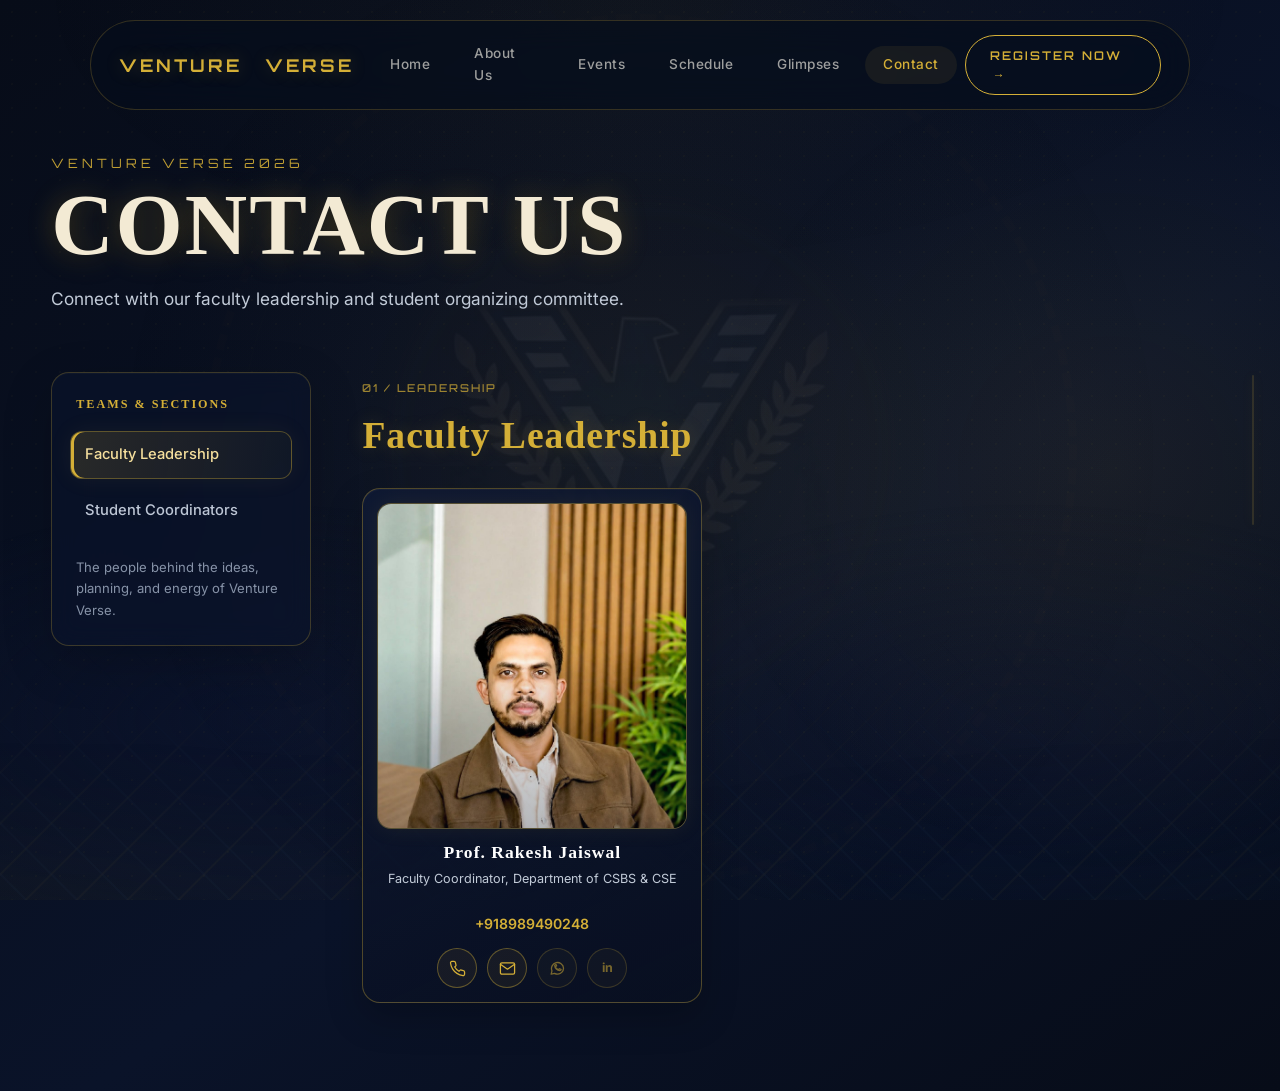
==== contact.html @ fc8e60ef "Initial project upload" ====
<!DOCTYPE html>
<html lang="en">
<head>
  <meta charset="UTF-8" />
  <meta name="viewport" content="width=device-width, initial-scale=1.0" />
  <meta name="description" content="Contact Venture Verse 2026 faculty leadership and student coordinators." />
  <title>Contact Us | Venture Verse 2026</title>
  <link rel="stylesheet" href="styles.css" />
  <link rel="preconnect" href="https://fonts.googleapis.com" />
  <link rel="preconnect" href="https://fonts.gstatic.com" crossorigin />
  <link href="https://fonts.googleapis.com/css2?family=Inter:wght@300;400;500;600;700&family=Orbitron:wght@400;500;600;700;800;900&family=Syne:wght@400;500;600;700;800&family=Tiro+Devanagari+Hindi:ital@0;1&display=swap" rel="stylesheet" />
  <link rel="icon" href="data:image/svg+xml,<svg xmlns='http://www.w3.org/2000/svg' viewBox='0 0 100 100'><text y='.9em' font-size='90'>⚡</text></svg>" />
</head>
<body class="contact-page">
  <div class="global-logo-backdrop" aria-hidden="true">
    <div class="global-logo-mark">
      <span class="global-logo-ring global-logo-ring-outer"></span>
      <span class="global-logo-ring global-logo-ring-inner"></span>
      <img src="assets/images/vv_logo.jpg" alt="" class="global-logo-image" />
    </div>
  </div>

  <nav class="navbar" id="navbar" aria-label="Main navigation">
    <a href="index_1_1.html#home" class="nav-brand">VENTURE <span class="nav-brand-spark" aria-hidden="true">⚡</span> VERSE</a>
    <div class="nav-links" id="navLinks">
      <button class="mobile-nav-close" id="mobileNavClose" type="button" aria-label="Close navigation">×</button>
      <a href="index_1_1.html#home">Home</a>
      <a href="index_1_1.html#about">About Us</a>
      <a href="index_1_1.html#events">Events</a>
      <a href="index_1_1.html#roadmap">Schedule</a>
      <a href="index_1_1.html#glimpses">Glimpses</a>
      <a href="contact.html" class="active" aria-current="page">Contact</a>
      <a href="https://forms.gle/gLbbJ6NcJmQjCRit7" class="nav-register" target="_blank" rel="noopener noreferrer">Register Now <span class="nav-register-arrow" aria-hidden="true">→</span></a>
    </div>
    <button class="nav-hamburger" id="hamburger" type="button" aria-label="Open navigation" aria-expanded="false" aria-controls="navLinks">
      <span></span><span></span><span></span>
    </button>
  </nav>

  <div class="contact-pattern" aria-hidden="true"></div>
  <main class="contact-page-main" id="contact">
    <div class="contact-page-container">
      <header class="contact-page-heading">
        <p class="section-eyebrow">Venture Verse 2026</p>
        <h1>CONTACT US</h1>
        <p>Connect with our faculty leadership and student organizing committee.</p>
      </header>

      <div class="contact-layout">
        <aside class="contact-sidebar" aria-label="Contact teams">
          <h2>TEAMS &amp; SECTIONS</h2>
          <div class="contact-tabs" role="tablist" aria-label="Coordinator categories">
            <button class="contact-tab is-active" id="faculty-tab" type="button" role="tab" aria-selected="true" aria-controls="faculty-panel" data-contact-tab="faculty">Faculty Leadership</button>
            <button class="contact-tab" id="students-tab" type="button" role="tab" aria-selected="false" aria-controls="students-panel" data-contact-tab="students" tabindex="-1">Student Coordinators</button>
          </div>
          <p class="contact-sidebar-note">The people behind the ideas, planning, and energy of Venture Verse.</p>
        </aside>

        <div class="contact-content" aria-live="polite">
          <section class="contact-panel is-active" id="faculty-panel" role="tabpanel" aria-labelledby="faculty-tab" data-contact-panel="faculty">
            <div class="contact-panel-heading">
              <span>01 / LEADERSHIP</span>
              <h2>Faculty Leadership</h2>
            </div>
            <div class="contact-card-grid contact-card-grid-faculty" id="facultyProfiles"></div>
          </section>
          <section class="contact-panel" id="students-panel" role="tabpanel" aria-labelledby="students-tab" data-contact-panel="students" hidden>
            <div class="contact-panel-heading">
              <span>02 / ORGANIZING TEAM</span>
              <h2>Student Coordinators</h2>
            </div>
            <div class="contact-card-grid contact-card-grid-students student-coordinators-grid" id="studentProfiles"></div>
          </section>
        </div>
      </div>
    </div>
  </main>

  <div class="contact-scroll-indicator" aria-hidden="true"><span id="contactScrollProgress"></span></div>
  <script src="script.js"></script>
</body>
</html>
---- styles.css ----
/* ═══════════════════════════════════════════════════════
   VENTURE VERSE – Design System & Global Styles
   Color: Deep Midnight Navy + Antique Gold
   ═══════════════════════════════════════════════════════ */

/* ─── CSS Custom Properties ─── */
:root {
  /* Core Palette */
  --bg-deep: #070C18;
  --bg-mid: #0B132B;
  --bg-card: rgba(11, 19, 43, 0.7);
  --gold: #D4AF37;
  --gold-light: #E8C84A;
  --gold-muted: #C5A059;
  --gold-dark: #A68B2B;
  --gold-glow: rgba(212, 175, 55, 0.25);
  --gold-glow-strong: rgba(212, 175, 55, 0.5);
  --text-primary: #F0ECE3;
  --text-secondary: rgba(240, 236, 227, 0.65);
  --text-muted: rgba(240, 236, 227, 0.4);
  --glass-bg: rgba(11, 19, 43, 0.55);
  --glass-border: rgba(212, 175, 55, 0.15);
  --glass-border-hover: rgba(212, 175, 55, 0.4);

  /* Typography */
  --font-display: 'Orbitron', sans-serif;
  --font-body: 'Inter', sans-serif;
  --font-event-display: 'Syne', sans-serif;
  --font-event-hindi: 'Tiro Devanagari Hindi', serif;

  /* Spacing */
  --section-pad: clamp(60px, 8vw, 120px);
  --container-max: 1280px;

  /* Transitions */
  --ease-out: cubic-bezier(0.25, 0.46, 0.45, 0.94);
  --ease-spring: cubic-bezier(0.34, 1.56, 0.64, 1);
}

/* ─── Reset & Base ─── */
*, *::before, *::after {
  margin: 0;
  padding: 0;
  box-sizing: border-box;
}

html {
  scroll-behavior: smooth;
  -webkit-font-smoothing: antialiased;
  -moz-osx-font-smoothing: grayscale;
}

body {
  font-family: var(--font-body);
  background: linear-gradient(145deg, #040814 0%, #070c18 48%, #0a1329 100%);
  color: var(--text-primary);
  line-height: 1.6;
  overflow-x: hidden;
  position: relative;
}

/* Subtle Background Pattern */
body::before {
  content: '';
  position: fixed;
  inset: 0;
  background:
    radial-gradient(ellipse 80% 50% at 50% 0%, rgba(212, 175, 55, 0.04) 0%, transparent 60%),
    radial-gradient(ellipse 60% 40% at 20% 80%, rgba(11, 19, 43, 0.8) 0%, transparent 60%),
    radial-gradient(ellipse 60% 40% at 80% 80%, rgba(11, 19, 43, 0.8) 0%, transparent 60%);
  pointer-events: none;
  z-index: 0;
}

/* Halftone Micro-dot Overlay */
body::after {
  content: '';
  position: fixed;
  inset: 0;
  background-image: radial-gradient(circle, rgba(212, 175, 55, 0.03) 1px, transparent 1px);
  background-size: 24px 24px;
  pointer-events: none;
  z-index: 0;
}

/* Fixed Venture Verse crest watermark */
.global-logo-backdrop {
  position: fixed;
  inset: 0;
  z-index: 1;
  display: flex;
  align-items: center;
  justify-content: center;
  overflow: hidden;
  pointer-events: none;
}

.global-logo-backdrop::before {
  content: '';
  position: absolute;
  width: min(100vw, 1080px);
  aspect-ratio: 1;
  border-radius: 50%;
  background: radial-gradient(circle, rgba(212, 175, 55, 0.07) 0%, rgba(212, 175, 55, 0.02) 42%, transparent 70%);
}

.global-logo-mark {
  position: relative;
  width: min(78vw, 900px);
  aspect-ratio: 1;
  flex: 0 0 auto;
  display: flex;
  align-items: center;
  justify-content: center;
  opacity: 0.08;
  mix-blend-mode: soft-light;
  filter: drop-shadow(0 0 15px rgba(212, 175, 55, 0.12));
  animation: logoFloat 6s ease-in-out infinite alternate;
  will-change: transform;
}

.global-logo-image {
  position: relative;
  z-index: 1;
  width: 80%;
  height: 80%;
  object-fit: contain;
  border-radius: 50%;
  background: transparent;
  border: none;
  box-shadow: none;
  outline: none;
  mix-blend-mode: screen;
  opacity: 0.72;
  -webkit-mask-image: radial-gradient(ellipse 50% 50% at center, #000 40%, rgba(0, 0, 0, 0.92) 52%, transparent 78%);
  mask-image: radial-gradient(ellipse 50% 50% at center, #000 40%, rgba(0, 0, 0, 0.92) 52%, transparent 78%);
  -webkit-mask-repeat: no-repeat;
  mask-repeat: no-repeat;
  -webkit-mask-size: 100% 100%;
  mask-size: 100% 100%;
}

.global-logo-ring {
  position: absolute;
  display: block;
  border-radius: 50%;
  border: 1px solid rgba(212, 175, 55, 0.2);
}

.global-logo-ring-outer {
  inset: 1.5%;
  border-width: clamp(4px, 0.7vw, 10px);
  border-style: dashed;
  border-color: rgba(212, 175, 55, 0.1);
  animation: logoRingClockwise 40s linear infinite;
}

.global-logo-ring-inner {
  inset: 5.5%;
  border-color: rgba(212, 175, 55, 0.09);
  animation: logoRingCounter 50s linear infinite;
}

@keyframes logoFloat {
  from { transform: translateY(-12px); }
  to { transform: translateY(12px); }
}

@keyframes logoRingClockwise {
  to { transform: rotate(360deg); }
}

@keyframes logoRingCounter {
  to { transform: rotate(-360deg); }
}

a { color: inherit; text-decoration: none; }
img { max-width: 100%; display: block; }
ul { list-style: none; }

.container {
  max-width: var(--container-max);
  margin: 0 auto;
  padding: 0 clamp(16px, 4vw, 40px);
  position: relative;
  z-index: 1;
}

/* Section Titles */
.section-eyebrow {
  font-family: var(--font-display);
  font-size: clamp(0.65rem, 1vw, 0.8rem);
  letter-spacing: 4px;
  text-transform: uppercase;
  color: var(--gold);
  margin-bottom: 12px;
  opacity: 0.9;
}

.section-title {
  font-family: var(--font-display);
  font-size: clamp(1.8rem, 4vw, 3.2rem);
  font-weight: 700;
  letter-spacing: 2px;
  color: var(--text-primary);
  margin-bottom: 16px;
}

/* Cinematic pop is reserved for the five primary section headings. */
.cinematic-pop-heading {
  opacity: 0;
  transform: scale(0.72) translateY(40px);
  filter: blur(10px);
  letter-spacing: -1.5px;
  will-change: transform, opacity, filter, letter-spacing;
  transition: transform 0.85s cubic-bezier(0.16, 1, 0.3, 1),
    opacity 0.75s ease-out,
    filter 0.75s ease-out,
    letter-spacing 0.85s ease-out;
}

.cinematic-pop-heading.heading-in-view {
  opacity: 1;
  transform: scale(1) translateY(0);
  filter: blur(0);
  letter-spacing: 2.5px;
  animation: goldShockwave 1.2s cubic-bezier(0.16, 1, 0.3, 1) forwards;
}

@keyframes goldShockwave {
  0% { text-shadow: 0 0 0 rgba(212, 175, 55, 0); }
  35% { text-shadow: 0 0 35px rgba(212, 175, 55, 0.95), 0 0 65px rgba(212, 175, 55, 0.6); }
  100% { text-shadow: 0 0 16px rgba(212, 175, 55, 0.35); }
}

.section-subtitle {
  font-size: clamp(0.95rem, 1.5vw, 1.1rem);
  color: var(--text-secondary);
  max-width: 600px;
  line-height: 1.7;
}

/* ═══════════════════════════════════════════════════════
   NAVIGATION
   ═══════════════════════════════════════════════════════ */
.navbar {
  position: fixed;
  top: 20px;
  left: 50%;
  transform: translateX(-50%);
  z-index: 1000;
  width: min(92%, 1100px);
  padding: 14px 28px;
  background: rgba(7, 13, 26, 0.7);
  backdrop-filter: blur(16px) saturate(1.35);
  -webkit-backdrop-filter: blur(16px) saturate(1.35);
  border: 1px solid rgba(212, 175, 55, 0.22);
  border-radius: 60px;
  display: flex;
  align-items: center;
  justify-content: space-between;
  transition: all 0.4s var(--ease-out);
}

.navbar.scrolled {
  background: rgba(7, 12, 24, 0.88);
  border-color: rgba(212, 175, 55, 0.25);
  box-shadow: 0 8px 32px rgba(0,0,0,0.4);
}

.nav-brand {
  font-family: var(--font-display);
  font-size: 1.1rem;
  font-weight: 700;
  letter-spacing: 3px;
  color: var(--gold);
  white-space: nowrap;
  text-shadow: 0 0 18px rgba(212, 175, 55, 0.28);
  display: flex;
  align-items: center;
  gap: 10px;
}

.nav-brand-logo {
  height: 40px;
  width: auto;
  object-fit: contain;
  display: inline-block;
  vertical-align: middle;
  filter: drop-shadow(0 0 6px rgba(212, 175, 55, 0.35));
}

.nav-brand-spark {
  display: inline-block;
  color: #d8e8ff;
  font-size: 0;
  line-height: 0;
  text-shadow: 0 0 8px rgba(104, 185, 255, 0.9), 0 0 18px rgba(212, 175, 55, 0.8);
  transform: skew(-12deg) rotate(8deg);
}

.nav-links {
  display: flex;
  align-items: center;
  gap: 8px;
  margin-left: 18px;
}

.nav-links a {
  font-family: var(--font-body);
  font-size: 0.85rem;
  font-weight: 500;
  letter-spacing: 0.5px;
  padding: 8px 18px;
  border-radius: 30px;
  color: var(--text-secondary);
  transition: all 0.3s var(--ease-out);
  position: relative;
}

.nav-links a:hover,
.nav-links a.active {
  color: var(--gold);
  background: rgba(212, 175, 55, 0.08);
}

.nav-register {
  font-family: var(--font-display) !important;
  font-size: 0.75rem !important;
  font-weight: 600 !important;
  letter-spacing: 2px !important;
  padding: 10px 24px !important;
  border: 1.5px solid var(--gold) !important;
  color: var(--gold) !important;
  border-radius: 30px !important;
  transition: all 0.3s var(--ease-out) !important;
  text-transform: uppercase;
}

.nav-register:hover {
  background: var(--gold) !important;
  color: var(--bg-deep) !important;
  box-shadow: 0 0 24px var(--gold-glow);
}

.nav-register-arrow {
  display: inline-block;
  margin-left: 3px;
  transition: transform 0.3s var(--ease-out);
}

.nav-register:hover .nav-register-arrow {
  transform: translateX(4px);
}

/* Mobile Hamburger */
.nav-hamburger {
  display: none;
  flex-direction: column;
  gap: 5px;
  cursor: pointer;
  padding: 4px;
  z-index: 1001;
  border: 0;
  background: transparent;
}

.nav-hamburger span {
  width: 24px;
  height: 2px;
  background: var(--gold);
  border-radius: 2px;
  transition: all 0.3s var(--ease-out);
}

.mobile-nav-close {
  display: none;
}

.nav-hamburger.active span:nth-child(1) {
  transform: rotate(45deg) translate(5px, 5px);
}
.nav-hamburger.active span:nth-child(2) {
  opacity: 0;
}
.nav-hamburger.active span:nth-child(3) {
  transform: rotate(-45deg) translate(5px, -5px);
}

/* ═══════════════════════════════════════════════════════
   HERO SECTION
   ═══════════════════════════════════════════════════════ */
.hero {
  min-height: 100vh;
  display: flex;
  align-items: center;
  position: relative;
  overflow: hidden;
  padding-top: 100px;
  z-index: 2;
  isolation: isolate;
}

.hero-bg {
  position: absolute;
  inset: 0;
  z-index: 0;
  background:
    radial-gradient(ellipse 55% 62% at 50% 48%, rgba(212, 175, 55, 0.1) 0%, rgba(212, 175, 55, 0.025) 44%, transparent 72%),
    radial-gradient(ellipse 68% 75% at 68% 36%, rgba(24, 76, 120, 0.32) 0%, transparent 70%),
    radial-gradient(ellipse 55% 70% at 15% 70%, rgba(8, 42, 78, 0.3) 0%, transparent 72%),
    linear-gradient(145deg, #040814 0%, #070c18 48%, #0a1329 100%);
}

.hero-bg::after {
  content: '';
  position: absolute;
  inset: 0;
  background: linear-gradient(180deg, rgba(4, 8, 20, 0.08) 0%, rgba(4, 8, 20, 0.02) 54%, #070c18 100%);
  pointer-events: none;
}

.hero-motion-layer {
  position: absolute;
  inset: 0;
  z-index: 1;
  overflow: hidden;
  pointer-events: none;
}

#hero-motion-canvas {
  display: block;
  width: 100%;
  height: 100%;
}

.hero-3d-visual {
  position: absolute;
  z-index: 2;
  top: 53%;
  left: 50%;
  width: min(72vw, 760px);
  aspect-ratio: 1;
  display: flex;
  align-items: center;
  justify-content: center;
  transform: translate(-50%, -50%);
  opacity: 0.62;
  pointer-events: none;
  background: transparent;
  border: none;
  box-shadow: none;
  outline: none;
  filter: drop-shadow(0 0 36px rgba(62, 145, 204, 0.32)) drop-shadow(0 0 20px rgba(212, 175, 55, 0.16));
  animation: heroCrestFloat 5.5s ease-in-out infinite alternate;
  will-change: transform;
}

.hero-3d-visual::before {
  content: '';
  position: absolute;
  inset: 8%;
  border-radius: 50%;
  background: radial-gradient(circle, rgba(212, 175, 55, 0.13) 0%, rgba(24, 76, 120, 0.12) 45%, transparent 72%);
  filter: blur(8px);
  animation: heroNebulaPulse 7s ease-in-out infinite alternate;
}

.hero-emblem-image {
  position: relative;
  z-index: 1;
  width: 63%;
  height: 63%;
  object-fit: contain;
  mix-blend-mode: screen;
  opacity: 0.16;
  filter: saturate(0.78) contrast(1.12);
  background: transparent;
  border: none;
  box-shadow: none;
  outline: none;
  -webkit-mask-image: radial-gradient(ellipse 50% 50% at center, #000 40%, rgba(0, 0, 0, 0.92) 52%, transparent 78%);
  mask-image: radial-gradient(ellipse 50% 50% at center, #000 40%, rgba(0, 0, 0, 0.92) 52%, transparent 78%);
  -webkit-mask-repeat: no-repeat;
  mask-repeat: no-repeat;
  -webkit-mask-size: 100% 100%;
  mask-size: 100% 100%;
}

.hero-visual-ring {
  position: absolute;
  display: block;
  border-radius: 50%;
  border: 1px solid rgba(126, 182, 222, 0.26);
  box-shadow: inset 0 0 24px rgba(50, 113, 157, 0.12), 0 0 22px rgba(56, 137, 190, 0.12);
}

.hero-visual-ring-outer {
  inset: 4%;
  border-width: 5px;
  border-style: double;
  animation: heroRingTurn 90s linear infinite;
}

.hero-visual-ring-inner {
  inset: 13%;
  border-color: rgba(212, 175, 55, 0.22);
  border-style: dashed;
  animation: heroRingTurn 64s linear infinite reverse;
}

@keyframes heroCrestFloat {
  from { transform: translate(-50%, calc(-50% - 8px)); }
  to { transform: translate(-50%, calc(-50% + 8px)); }
}

@keyframes heroNebulaPulse {
  from { transform: scale(0.95); opacity: 0.72; }
  to { transform: scale(1.08); opacity: 1; }
}

@keyframes heroRingTurn {
  to { rotate: 360deg; }
}

.hero-content {
  display: grid;
  grid-template-columns: minmax(0, 1fr);
  align-items: center;
  position: relative;
  z-index: 10;
}

.hero-left {
  position: relative;
  z-index: 10;
  animation: fadeInUp 1s var(--ease-out);
  max-width: 1050px;
  margin: 0 auto;
  text-align: center;
}

.hero-eyebrow {
  position: relative;
  z-index: 10;
  text-shadow: 0 2px 10px rgba(0, 0, 0, 0.7);
  font-family: var(--font-body);
  font-size: clamp(0.65rem, 1vw, 0.78rem);
  font-weight: 500;
  letter-spacing: clamp(1.2px, 0.3vw, 3px);
  text-transform: uppercase;
  color: #E2BE80;
  margin: 0 auto 22px;
  display: flex;
  align-items: center;
  gap: 12px;
}

.hero-eyebrow::before {
  content: '';
  width: 40px;
  height: 1px;
  background: var(--gold);
  box-shadow: 0 0 12px rgba(212, 175, 55, 0.6);
}

.hero-eyebrow::after {
  content: '';
  width: 40px;
  height: 1px;
  background: var(--gold);
  box-shadow: 0 0 12px rgba(212, 175, 55, 0.6);
}

.hero-title {
  font-family: var(--font-display);
  font-size: clamp(3.6rem, 9.5vw, 8.4rem);
  font-weight: 900;
  letter-spacing: clamp(3px, 0.75vw, 11px);
  line-height: 0.98;
  background-image: linear-gradient(115deg, transparent 43%, rgba(255, 239, 190, 0.52) 50%, transparent 57%), linear-gradient(180deg, #fff2c4 0%, #f0d28a 17%, #c58b3b 36%, #f8e3a5 48%, #8d5b2b 55%, #e5bd6b 70%, #774a25 100%);
  background-size: 250% 100%, 100% 200%;
  background-position: -150% 50%, 50% 0%;
  -webkit-background-clip: text;
  -webkit-text-fill-color: transparent;
  background-clip: text;
  margin: 0 auto 24px;
  position: relative;
  z-index: 10;
  -webkit-text-stroke: 1px rgba(255, 239, 190, 0.24);
  filter: drop-shadow(0 3px 0 rgba(75, 43, 19, 0.95)) drop-shadow(0 9px 7px rgba(0, 0, 0, 0.72)) drop-shadow(0 0 24px rgba(212, 175, 55, 0.25));
  animation: heroMetalShimmer 6s ease-in-out infinite;
}

@keyframes heroMetalShimmer {
  0%, 82%, 100% { background-position: -150% 50%, 50% 0%; }
  90% { background-position: 150% 50%, 50% 0%; }
}

.hero-title::after {
  display: none;
}

.hero-subtitle {
  position: relative;
  z-index: 10;
  font-size: clamp(0.95rem, 1.5vw, 1.15rem);
  font-weight: 300;
  letter-spacing: 1px;
  line-height: 1.7;
  max-width: 520px;
  margin: 0 auto 32px;
  color: #eadbb8;
  text-shadow: 0 2px 10px rgba(0, 0, 0, 0.7);
}

.btn-explore {
  position: relative;
  z-index: 10;
  display: inline-flex;
  align-items: center;
  gap: 10px;
  font-family: var(--font-display);
  font-size: 0.78rem;
  font-weight: 600;
  letter-spacing: 3px;
  text-transform: uppercase;
  text-shadow: 0 2px 10px rgba(0, 0, 0, 0.7);
  padding: 14px 36px;
  color: var(--gold-light);
  border: 1px solid var(--gold);
  border-radius: 50px;
  cursor: pointer;
  transition: all 0.3s var(--ease-out);
  background: linear-gradient(180deg, rgba(30, 34, 42, 0.92), rgba(8, 13, 25, 0.94));
  box-shadow: 0 0 0 3px rgba(212, 175, 55, 0.12), 0 10px 34px rgba(212, 175, 55, 0.16), inset 0 1px 0 rgba(255, 239, 190, 0.45), inset 0 -2px 0 rgba(117, 78, 30, 0.5);
}

.btn-explore svg {
  transition: transform 0.3s var(--ease-out);
}

.btn-explore:hover {
  background: linear-gradient(135deg, var(--gold) 0%, var(--gold-dark) 100%);
  color: var(--bg-deep);
  transform: translateY(-2px);
  box-shadow: 0 8px 32px var(--gold-glow-strong);
}

.btn-explore:hover svg {
  transform: translateX(5px);
}

/* ═══════════════════════════════════════════════════════
   ABOUT SECTION
   ═══════════════════════════════════════════════════════ */
.about {
  padding: var(--section-pad) 0;
  position: relative;
}

.about-heading {
  margin-bottom: 42px;
}

.about-institution-grid,
.about-venture-grid {
  display: grid;
  grid-template-columns: minmax(0, 1fr) minmax(0, 1fr);
  align-items: stretch;
  gap: 32px;
  margin-bottom: 52px;
  position: relative;
}

.about-institution-grid {
  grid-template-columns: minmax(0, 1fr);
}

.about-venture-grid::before {
  content: '';
  position: absolute;
  z-index: 0;
  inset: -36px -24px;
  pointer-events: none;
  background: radial-gradient(ellipse at 28% 55%, rgba(212, 175, 55, 0.09) 0%, transparent 62%);
}

.about-institution-grid > *,
.about-venture-grid > * {
  min-width: 0;
  position: relative;
  z-index: 1;
}

.about-card {
  background: rgba(11, 19, 43, 0.72);
  backdrop-filter: blur(16px);
  -webkit-backdrop-filter: blur(16px);
  border: 1px solid var(--glass-border);
  border-radius: 20px;
  padding: clamp(28px, 4vw, 48px);
  position: relative;
  overflow: hidden;
  transition: all 0.4s var(--ease-out);
}

.about-card::before {
  content: '';
  position: absolute;
  top: 0;
  left: 0;
  right: 0;
  height: 2px;
  background: linear-gradient(90deg, transparent, var(--gold), transparent);
  opacity: 0;
  transition: opacity 0.4s var(--ease-out);
}

.about-card:hover {
  border-color: var(--glass-border-hover);
  transform: translateY(-4px);
  box-shadow: 0 12px 40px rgba(0, 0, 0, 0.3);
}

.about-card:hover::before {
  opacity: 1;
}

.about-card-icon {
  width: 48px;
  height: 48px;
  border-radius: 12px;
  background: rgba(212, 175, 55, 0.1);
  border: 1px solid rgba(212, 175, 55, 0.2);
  display: flex;
  align-items: center;
  justify-content: center;
  margin-bottom: 20px;
}

.about-card-icon svg {
  width: 24px;
  height: 24px;
  stroke: var(--gold);
  fill: none;
  stroke-width: 1.5;
}

.about-card h3 {
  font-family: var(--font-display);
  font-size: clamp(1.2rem, 2vw, 1.55rem);
  font-weight: 700;
  letter-spacing: 2px;
  color: var(--gold);
  text-shadow: 0 0 18px rgba(212, 175, 55, 0.24);
  margin-bottom: 14px;
}

.about-card p {
  font-size: 1.05rem;
  color: #C2CBD8;
  line-height: 1.8;
}

.about-card p + p {
  margin-top: 16px;
}

.about-kicker {
  margin-bottom: 12px;
  color: var(--gold-muted) !important;
  font-family: var(--font-display);
  font-size: 0.7rem !important;
  font-weight: 600;
  letter-spacing: 3px;
  line-height: 1.5 !important;
  text-transform: uppercase;
}

.about-campus-banner {
  min-height: 390px;
  overflow: hidden;
  position: relative;
  border: 1.5px solid rgba(212, 175, 55, 0.32);
  border-radius: 20px;
  background: #0b132b;
  box-shadow: 0 18px 46px rgba(0, 0, 0, 0.3), 0 0 32px rgba(212, 175, 55, 0.08);
}

.about-campus-banner img {
  width: 100%;
  height: 100%;
  min-height: 390px;
  position: absolute;
  inset: 0;
  object-fit: cover;
  object-position: center;
  opacity: 0.82;
}

.about-campus-banner::after {
  content: '';
  position: absolute;
  inset: 0;
  background: linear-gradient(90deg, rgba(7, 12, 24, 0.48), rgba(7, 12, 24, 0.08) 70%), linear-gradient(0deg, rgba(7, 12, 24, 0.8), transparent 58%);
}

.about-campus-caption {
  position: absolute;
  z-index: 1;
  right: 26px;
  bottom: 24px;
  left: 26px;
  display: flex;
  flex-direction: column;
  gap: 8px;
}

.about-campus-caption span {
  color: var(--gold);
  font-family: var(--font-display);
  font-size: 0.68rem;
  letter-spacing: 3px;
}

.about-campus-caption strong {
  color: #fff;
  font-family: var(--font-display);
  font-size: 1.15rem;
  letter-spacing: 2px;
}

.about-video-frame {
  min-height: 320px;
  overflow: hidden;
  position: relative;
  align-self: center;
  aspect-ratio: 16 / 9;
  border: 1.5px solid rgba(212, 175, 55, 0.4);
  border-radius: 18px;
  background: #070c18;
  box-shadow: 0 18px 48px rgba(0, 0, 0, 0.35), 0 0 34px rgba(212, 175, 55, 0.12);
}

.about-video-frame video {
  display: block;
  width: 100%;
  height: 100%;
  position: absolute;
  inset: 0;
  object-fit: cover;
  background: #070c18;
}

.video-sound-toggle {
  position: absolute;
  z-index: 2;
  right: 14px;
  bottom: 56px;
  padding: 10px 15px;
  border: 1px solid rgba(212, 175, 55, 0.65);
  border-radius: 999px;
  background: rgba(7, 12, 24, 0.88);
  color: var(--gold);
  font: 600 0.75rem var(--font-display);
  letter-spacing: 0.6px;
  cursor: pointer;
  backdrop-filter: blur(10px);
  transition: color 0.25s var(--ease-out), background 0.25s var(--ease-out), transform 0.25s var(--ease-out);
}

.video-sound-toggle:hover {
  color: var(--bg-deep);
  background: var(--gold);
  transform: translateY(-2px);
}

.video-sound-toggle:focus-visible {
  outline: 2px solid #fff;
  outline-offset: 3px;
}

.about-venture-copy {
  display: flex;
  flex-direction: column;
  justify-content: center;
}

/* ═══════════════════════════════════════════════════════
   SCROLL ROADMAP (SVG Timeline)
   ═══════════════════════════════════════════════════════ */
.roadmap {
  padding: var(--section-pad) 0;
  position: relative;
}

.roadmap-header {
  text-align: center;
  margin-bottom: 60px;
}

.roadmap-header .section-subtitle {
  margin: 0 auto;
}

.timeline-wrapper {
  position: relative;
  max-width: 900px;
  height: clamp(1280px, 150vh, 1600px);
  margin: 0 auto;
}

.timeline-svg-container {
  position: absolute;
  inset: 0;
  pointer-events: none;
  z-index: 0;
}

.timeline-svg {
  display: block;
  width: 100%;
  height: 100%;
  overflow: visible;
}

.timeline-path-base,
.timeline-path-progress {
  fill: none;
  stroke: var(--gold);
  stroke-width: 2;
  vector-effect: non-scaling-stroke;
  filter: drop-shadow(0 0 6px rgba(212, 175, 55, 0.4));
}

.timeline-path-base {
  stroke-opacity: 0.24;
  stroke-dasharray: 3 10;
}

.timeline-path-progress {
  stroke: #D4AF37;
  stroke-opacity: 0.96;
  stroke-dasharray: 1;
  stroke-dashoffset: 1;
  stroke-linecap: round;
  filter: drop-shadow(0 0 6px rgba(212, 175, 55, 0.65));
}

.roadmap-pop-title {
  opacity: 0;
  transform: translateY(24px) scale(0.78);
  transform-origin: center;
  filter: drop-shadow(0 0 0 rgba(212, 175, 55, 0));
  will-change: transform, opacity, filter;
}

.roadmap-pop-title.is-visible {
  animation: roadmapTitlePop 700ms cubic-bezier(0.16, 1, 0.3, 1) both;
}

@keyframes roadmapTitlePop {
  0% { opacity: 0; transform: translateY(24px) scale(0.78); filter: drop-shadow(0 0 0 rgba(212, 175, 55, 0)); }
  68% { opacity: 1; transform: translateY(-3px) scale(1.08); filter: drop-shadow(0 0 18px rgba(212, 175, 55, 0.55)); }
  100% { opacity: 1; transform: translateY(0) scale(1); filter: drop-shadow(0 0 9px rgba(212, 175, 55, 0.3)); }
}

@media (prefers-reduced-motion: reduce) {
  .roadmap-pop-title,
  .roadmap-pop-title.is-visible {
    opacity: 1;
    transform: none;
    filter: none;
    animation: none;
    will-change: auto;
  }
}

.timeline-nodes {
  position: relative;
  z-index: 1;
  display: grid;
  grid-template-rows: repeat(5, minmax(0, 1fr));
  height: 100%;
}

.timeline-node {
  display: grid;
  grid-template-columns: 1fr 1fr;
  align-items: center;
  padding: 0;
  position: relative;
  opacity: 0;
  transform: translateY(30px);
  transition: all 0.6s var(--ease-out);
  scroll-margin-top: 100px;
}

.timeline-node.visible {
  opacity: 1;
  transform: translateY(0);
}

.timeline-node:nth-child(odd) {
  text-align: right;
}

.timeline-node:nth-child(even) {
  text-align: left;
}

.timeline-node-content {
  position: relative;
  border: 1px solid transparent;
  border-radius: 16px;
  padding: 12px 16px;
  min-height: 0;
  transition: background 0.35s ease, border-color 0.35s ease, box-shadow 0.35s ease;
}

.timeline-node:nth-child(odd) .timeline-node-content {
  grid-column: 1;
  margin-right: 56px;
}

.timeline-node:nth-child(even) .timeline-node-content {
  grid-column: 2;
  margin-left: 56px;
}

.timeline-node.is-active .timeline-node-content {
  background: rgba(212, 175, 55, 0.055);
  border-color: rgba(212, 175, 55, 0.24);
  box-shadow: 0 0 28px rgba(212, 175, 55, 0.1);
}

.timeline-event-name {
  margin: 0 0 4px;
  color: #D4AF37;
  font-family: "Baskerville Old Face", "Baskerville", "Garamond", "Times New Roman", serif;
  font-size: 1.15rem;
  font-weight: 700;
  letter-spacing: 0.7px;
  line-height: 1.25;
}

.timeline-node.is-active .timeline-event-name {
  color: var(--gold-light);
  text-shadow: 0 0 18px rgba(212, 175, 55, 0.28);
}

.timeline-node-dot {
  width: 36px;
  height: 36px;
  display: grid;
  place-items: center;
  border-radius: 50%;
  border: 1px solid rgba(212, 175, 55, 0.46);
  background: rgba(7, 12, 24, 0.94);
  color: var(--gold-muted);
  font: 600 0.65rem/1 var(--font-event-display);
  position: absolute;
  z-index: 2;
  top: 50%;
  transform: translate(-50%, -50%);
  transition: border-color 0.35s ease, color 0.35s ease, box-shadow 0.35s ease, background 0.35s ease;
}

.timeline-node:nth-child(odd) .timeline-node-dot {
  left: 44%;
}

.timeline-node:nth-child(even) .timeline-node-dot {
  left: 56%;
}

.timeline-node:nth-child(5) .timeline-node-dot {
  left: 50%;
}

.timeline-node-dot span {
  position: relative;
  z-index: 1;
}

.timeline-node.is-passed .timeline-node-dot,
.timeline-node.is-active .timeline-node-dot {
  color: var(--bg-deep);
  border-color: var(--gold-light);
  background: var(--gold-light);
  box-shadow: 0 0 16px var(--gold-glow-strong);
}

.timeline-node.is-active .timeline-node-dot::after {
  content: '';
  position: absolute;
  inset: -6px;
  border: 1px solid rgba(212, 175, 55, 0.56);
  border-radius: inherit;
  animation: timelineNodePulse 1.8s ease-out infinite;
}

@keyframes timelineNodePulse {
  from { transform: scale(0.82); opacity: 0.8; }
  to { transform: scale(1.5); opacity: 0; }
}

.timeline-node-spacer {
  display: none;
}

.timeline-step {
  display: block;
  font-family: var(--font-display);
  font-size: 0.7rem;
  letter-spacing: 3px;
  color: var(--gold-muted);
  margin-bottom: 4px;
}

.timeline-subtitle {
  margin: 0;
  font-family: var(--font-display);
  font-size: clamp(0.9rem, 1.5vw, 1.15rem);
  font-weight: 500;
  letter-spacing: 1px;
  color: var(--text-primary);
}

/* ═══════════════════════════════════════════════════════
   FLAGSHIP EVENTS SECTION
   ═══════════════════════════════════════════════════════ */
.events {
  padding: var(--section-pad) 0;
  position: relative;
}

.events-header {
  text-align: center;
  margin-bottom: 60px;
}

.events-header .section-subtitle {
  margin: 0 auto;
}

.events-grid {
  display: grid;
  grid-template-columns: repeat(4, minmax(0, 1fr));
  gap: 1.25rem;
}

.event-card {
  display: flex;
  flex-direction: column;
  justify-content: space-between;
  min-width: 0;
  background: var(--glass-bg);
  backdrop-filter: blur(16px);
  -webkit-backdrop-filter: blur(16px);
  border: 1px solid rgba(212, 175, 55, 0.25);
  border-radius: 24px;
  overflow: hidden;
  transition: all 0.5s var(--ease-out);
  position: relative;
}

.event-card::before {
  content: '';
  position: absolute;
  inset: 0;
  border-radius: 24px;
  padding: 1px;
  background: linear-gradient(180deg, rgba(212,175,55,0.2) 0%, transparent 40%);
  -webkit-mask: linear-gradient(#fff 0 0) content-box, linear-gradient(#fff 0 0);
  -webkit-mask-composite: xor;
  mask-composite: exclude;
  pointer-events: none;
  opacity: 0.32;
  transition: opacity 0.4s var(--ease-out);
}

.event-card:hover {
  transform: translateY(-8px);
  border-color: var(--glass-border-hover);
  box-shadow: 0 12px 30px rgba(212, 175, 55, 0.15), 0 18px 42px rgba(0, 0, 0, 0.28);
}

.event-card:hover::before {
  opacity: 1;
}

.event-card-header {
  padding: 32px 28px 20px;
  text-align: center;
  position: relative;
}

.event-badge {
  width: 90px;
  height: 90px;
  margin: 0 auto 16px;
  border-radius: 50%;
  overflow: hidden;
  border: 2px solid rgba(212, 175, 55, 0.25);
  box-shadow: 0 0 24px var(--gold-glow);
  transition: all 0.4s var(--ease-out);
}

.event-card:hover .event-badge {
  box-shadow: 0 0 40px var(--gold-glow-strong);
  animation: eventBadgeOrbit 4.5s ease-in-out infinite;
}

@keyframes eventBadgeOrbit {
  0%, 100% { transform: scale(1.03) rotate(-3deg); }
  50% { transform: scale(1.08) rotate(3deg); }
}

.event-badge img {
  width: 100%;
  height: 100%;
  object-fit: cover;
}

.event-badge-unifest {
  background: #718394;
}

.event-badge-unifest img {
  object-fit: cover;
  object-position: center;
}

.event-name {
  display: flex;
  flex-direction: column;
  align-items: center;
  gap: 4px;
  margin: 0 0 8px;
}

.event-name-hindi {
  display: block;
  color: #E5C378;
  font-family: var(--font-event-hindi);
  font-size: 1.1rem;
  font-weight: 400;
  letter-spacing: 2px;
  line-height: 1.4;
  opacity: 0.9;
  text-shadow: 0 0 12px rgba(212, 175, 55, 0.22);
}

.event-name-en {
  display: block;
  font-family: var(--font-event-display);
  font-size: 1.55rem;
  font-weight: 700;
  letter-spacing: 1.5px;
  text-transform: uppercase;
  color: var(--gold);
  background: linear-gradient(120deg, #F0D98A 0%, #D4AF37 48%, #B58B2C 100%);
  -webkit-background-clip: text;
  background-clip: text;
  -webkit-text-fill-color: transparent;
}

.event-tagline {
  font-family: var(--font-event-display);
  font-size: 0.75rem;
  letter-spacing: 3px;
  color: #D9BC74;
  opacity: 0.8;
  text-transform: uppercase;
}

.event-card-body {
  display: flex;
  flex: 1;
  flex-direction: column;
  padding: 0 28px 28px;
}

.event-description {
  flex: 1;
  font-size: 0.9rem;
  color: #C2CBD8;
  line-height: 1.65;
  margin-bottom: 24px;
  min-height: 100px;
}

.event-actions {
  display: flex;
  gap: 10px;
  margin-top: auto;
}

.btn-event {
  flex: 1;
  display: inline-flex;
  align-items: center;
  justify-content: center;
  gap: 6px;
  font-family: var(--font-display);
  font-size: 0.65rem;
  font-weight: 600;
  letter-spacing: 1.5px;
  text-transform: uppercase;
  padding: 12px 16px;
  border-radius: 12px;
  cursor: pointer;
  transition: all 0.3s var(--ease-out);
  border: none;
  text-align: center;
}

.btn-event-primary {
  background: linear-gradient(135deg, var(--gold) 0%, var(--gold-dark) 100%);
  color: var(--bg-deep);
}

.btn-event-primary:hover {
  box-shadow: 0 4px 20px var(--gold-glow-strong);
  transform: translateY(-2px);
}

.btn-event-secondary {
  background: transparent;
  border: 1px solid rgba(212, 175, 55, 0.25);
  color: var(--gold);
}

.btn-event-secondary:hover {
  border-color: var(--gold);
  background: rgba(212, 175, 55, 0.08);
}

/* ═══════════════════════════════════════════════════════
   GLIMPSES 3D COVERFLOW
   ═══════════════════════════════════════════════════════ */
.prev-glimpses {
  padding: var(--section-pad) 0;
  position: relative;
}

.prev-glimpses-header {
  text-align: center;
  margin-bottom: 36px;
}

.prev-glimpses-header .section-title {
  color: var(--gold);
  text-shadow: 0 0 22px rgba(212, 175, 55, 0.22);
}

.glimpses-carousel {
  position: relative;
  width: 100%;
  max-width: 1120px;
  height: clamp(250px, 45vw, 520px);
  margin: 0 auto;
  overflow: hidden;
  border-radius: 24px;
  perspective: 1500px;
  isolation: isolate;
  outline: none;
  touch-action: pan-y;
}

.glimpses-carousel:focus-visible {
  outline: 1px solid rgba(212, 175, 55, 0.65);
  outline-offset: 5px;
}

.glimpses-ambient-glow {
  position: absolute;
  z-index: 0;
  left: 50%;
  top: 50%;
  width: min(82vw, 900px);
  aspect-ratio: 1;
  border-radius: 50%;
  transform: translate(-50%, -50%);
  background: radial-gradient(circle, rgba(212, 175, 55, 0.14) 0%, rgba(212, 175, 55, 0.035) 45%, transparent 70%);
  pointer-events: none;
}

.glimpses-stage {
  position: relative;
  z-index: 1;
  width: 100%;
  height: 100%;
  transform-style: preserve-3d;
}

.glimpse-card {
  position: absolute;
  top: 50%;
  width: min(90vw, 720px);
  aspect-ratio: 16 / 9;
  padding: 0;
  overflow: hidden;
  border: 1.5px solid rgba(212, 175, 55, 0.4);
  border-radius: 18px;
  background: var(--bg-mid);
  box-shadow: 0 18px 50px rgba(0, 0, 0, 0.42);
  color: var(--text-primary);
  cursor: pointer;
  transform-style: preserve-3d;
  transition: transform 0.65s cubic-bezier(0.22, 0.72, 0.24, 1), opacity 0.55s ease, filter 0.55s ease, box-shadow 0.55s ease;
}

.glimpse-card[data-position="center"] {
  left: 50%;
  z-index: 5;
  opacity: 1;
  filter: none;
  transform: translate(-50%, -50%) scale(1);
  box-shadow: 0 22px 54px rgba(0, 0, 0, 0.5), 0 0 26px rgba(212, 175, 55, 0.18);
}

.glimpse-card[data-position="left"] {
  left: 0;
  z-index: 2;
  opacity: 0.56;
  filter: saturate(0.72) brightness(0.74);
  transform: translate(-45%, -50%) scale(0.85) rotateY(15deg);
}

.glimpse-card[data-position="right"] {
  right: 0;
  z-index: 2;
  opacity: 0.56;
  filter: saturate(0.72) brightness(0.74);
  transform: translate(45%, -50%) scale(0.85) rotateY(-15deg);
}

.glimpse-card[data-position="hidden"] {
  left: 50%;
  z-index: 1;
  opacity: 0;
  pointer-events: none;
  transform: translate(-50%, -50%) scale(0.68);
}

.glimpse-card img {
  display: block;
  width: 100%;
  height: 100%;
  object-fit: cover;
  border-radius: 16px;
}

.glimpse-card-caption {
  position: absolute;
  inset: auto 0 0;
  padding: clamp(12px, 2vw, 24px);
  background: linear-gradient(transparent, rgba(7, 12, 24, 0.9));
  color: #F0ECE3;
  font: 600 clamp(0.7rem, 1.2vw, 0.9rem)/1.4 var(--font-event-display);
  letter-spacing: 1px;
  text-align: left;
  text-shadow: 0 2px 8px rgba(0, 0, 0, 0.72);
}

.glimpses-description {
  max-width: 780px;
  margin: 26px auto 22px;
  color: var(--text-secondary);
  font-size: clamp(0.9rem, 1.3vw, 1rem);
  line-height: 1.7;
  text-align: center;
}

.glimpses-controls {
  width: fit-content;
  margin: 0 auto;
  padding: 7px;
  display: flex;
  align-items: center;
  gap: 14px;
  border: 1px solid rgba(212, 175, 55, 0.3);
  border-radius: 999px;
  background: rgba(7, 12, 24, 0.86);
  box-shadow: 0 10px 30px rgba(0, 0, 0, 0.28);
  backdrop-filter: blur(12px);
}

.glimpses-arrow {
  width: 40px;
  height: 40px;
  display: grid;
  place-items: center;
  border: 0;
  border-radius: 50%;
  background: var(--gold);
  color: var(--bg-deep);
  font: 700 1.25rem/1 var(--font-body);
  cursor: pointer;
  transition: transform 0.25s ease, box-shadow 0.25s ease, background 0.25s ease;
}

.glimpses-arrow:hover {
  transform: scale(1.08);
  background: var(--gold-light);
  box-shadow: 0 0 18px var(--gold-glow-strong);
}

.glimpses-arrow:focus-visible,
.glimpse-card:focus-visible {
  outline: 2px solid #F0D98A;
  outline-offset: 4px;
}

.glimpses-counter {
  min-width: 68px;
  display: flex;
  justify-content: center;
  gap: 8px;
  color: var(--text-primary);
  font: 600 0.84rem/1 var(--font-event-display);
  font-variant-numeric: tabular-nums;
}

.counter-divider {
  color: var(--gold-muted);
}

/* ═══════════════════════════════════════════════════════
   SPONSORS & GALLERY SECTION
   ═══════════════════════════════════════════════════════ */
.highlights {
  padding: var(--section-pad) 0;
  position: relative;
}

.highlights-header {
  text-align: center;
  margin-bottom: 60px;
}

.highlights-header .section-subtitle {
  margin: 0 auto;
}

/* Logo Marquee */
.sponsors-section {
  margin-bottom: 80px;
}

.sponsors-section h3 {
  font-family: var(--font-display);
  font-size: 0.8rem;
  letter-spacing: 4px;
  text-transform: uppercase;
  color: var(--gold-muted);
  text-align: center;
  margin-bottom: 32px;
}

.sponsors-marquee {
  width: 100%;
  overflow: hidden;
  padding: 10px 0 20px;
}

.sponsors-track {
  display: flex;
  align-items: center;
  width: max-content;
  animation: sponsors-scroll 32s linear infinite;
  will-change: transform;
}

.sponsor-group {
  display: flex;
  flex: 0 0 auto;
  align-items: center;
  gap: 36px;
  padding-right: 36px;
}

@keyframes sponsors-scroll {
  from { transform: translateX(0); }
  to { transform: translateX(-16.666667%); }
}

@media (hover: hover) and (pointer: fine) {
  .sponsors-marquee:hover .sponsors-track {
    animation-play-state: paused;
  }
}

.sponsor-card {
  position: relative;
  z-index: 5;
  width: clamp(280px, 25vw, 320px);
  height: 190px;
  flex: 0 0 auto;
  display: flex;
  flex-direction: column;
  align-items: center;
  justify-content: center;
  gap: 12px;
  padding: 20px 28px;
  background: rgba(255, 255, 255, 0.96);
  border-radius: 18px;
  border: 1px solid rgba(212, 175, 55, 0.35);
  box-shadow: 0 8px 32px rgba(0, 0, 0, 0.3), 0 0 20px rgba(212, 175, 55, 0.12);
  transition: all 0.35s var(--ease-out);
  min-width: 280px;
}

.sponsor-card:hover {
  transform: translateY(-6px);
  border-color: var(--gold);
  box-shadow: 0 14px 40px rgba(0, 0, 0, 0.4), 0 0 35px var(--gold-glow);
}

.sponsor-card img {
  max-height: 90px;
  width: auto;
  max-width: 220px;
  object-fit: contain;
  transition: transform 0.35s var(--ease-out);
}

.sponsor-card:hover img {
  transform: scale(1.05);
}

.sponsor-label {
  font-family: var(--font-display);
  font-size: 0.75rem;
  letter-spacing: 2px;
  text-transform: uppercase;
  color: #1e293b;
  font-weight: 700;
}

.marquee-container {
  overflow: hidden;
  position: relative;
  padding: 20px 0;
}

.marquee-container::before,
.marquee-container::after {
  content: '';
  position: absolute;
  top: 0;
  bottom: 0;
  width: 100px;
  z-index: 2;
}

.marquee-container::before {
  left: 0;
  background: linear-gradient(90deg, var(--bg-deep), transparent);
}

.marquee-container::after {
  right: 0;
  background: linear-gradient(-90deg, var(--bg-deep), transparent);
}

.marquee-track {
  display: flex;
  gap: 40px;
  animation: marqueeScroll 35s linear infinite;
  width: max-content;
  align-items: center;
}

@keyframes marqueeScroll {
  0% { transform: translateX(0); }
  100% { transform: translateX(-50%); }
}

.sponsor-logo {
  height: 50px;
  padding: 8px 24px;
  border: 1px solid rgba(212, 175, 55, 0.1);
  border-radius: 12px;
  background: rgba(212, 175, 55, 0.03);
  display: flex;
  align-items: center;
  justify-content: center;
  font-family: var(--font-display);
  font-size: 0.85rem;
  font-weight: 600;
  letter-spacing: 2px;
  color: var(--text-muted);
  white-space: nowrap;
  transition: all 0.3s var(--ease-out);
  flex-shrink: 0;
}

.sponsor-logo:hover {
  color: var(--gold);
  border-color: rgba(212, 175, 55, 0.3);
  background: rgba(212, 175, 55, 0.06);
}

.sponsor-logo img {
  height: 36px;
  width: auto;
  object-fit: contain;
  filter: brightness(0.85) contrast(1.1);
  transition: filter 0.3s var(--ease-out);
}

.sponsor-logo:hover img {
  filter: brightness(1) contrast(1);
}

/* Gallery Carousel */
.gallery-section {
  margin-bottom: 80px;
}

.gallery-section h3 {
  font-family: var(--font-display);
  font-size: 0.8rem;
  letter-spacing: 4px;
  text-transform: uppercase;
  color: var(--gold-muted);
  text-align: center;
  margin-bottom: 32px;
}

.gallery-carousel {
  position: relative;
  max-width: 900px;
  margin: 0 auto;
  overflow: hidden;
  border-radius: 20px;
  border: 1px solid var(--glass-border);
}

.gallery-track {
  display: flex;
  transition: transform 0.5s var(--ease-out);
}

.gallery-slide {
  min-width: 100%;
  aspect-ratio: 16/9;
  position: relative;
}

.gallery-slide img {
  width: 100%;
  height: 100%;
  object-fit: cover;
}

.gallery-slide-caption {
  position: absolute;
  bottom: 0;
  left: 0;
  right: 0;
  padding: 24px;
  background: linear-gradient(transparent, rgba(7, 12, 24, 0.9));
  font-family: var(--font-display);
  font-size: 0.8rem;
  letter-spacing: 2px;
  color: var(--gold);
}

.gallery-nav {
  position: absolute;
  top: 50%;
  transform: translateY(-50%);
  width: 44px;
  height: 44px;
  border-radius: 50%;
  background: rgba(7, 12, 24, 0.7);
  backdrop-filter: blur(8px);
  border: 1px solid rgba(212, 175, 55, 0.2);
  display: flex;
  align-items: center;
  justify-content: center;
  cursor: pointer;
  transition: all 0.3s var(--ease-out);
  z-index: 3;
  color: var(--gold);
  font-size: 1.2rem;
}

.gallery-nav:hover {
  background: rgba(212, 175, 55, 0.15);
  border-color: var(--gold);
}

.gallery-nav.prev { left: 16px; }
.gallery-nav.next { right: 16px; }

.gallery-dots {
  display: flex;
  justify-content: center;
  gap: 8px;
  padding: 16px 0;
}

.gallery-dot {
  width: 8px;
  height: 8px;
  border-radius: 50%;
  background: rgba(212, 175, 55, 0.2);
  cursor: pointer;
  transition: all 0.3s var(--ease-out);
}

.gallery-dot.active {
  background: var(--gold);
  box-shadow: 0 0 8px var(--gold-glow);
}

/* Past speakers */
.past-speakers-section {
  margin: 0;
  position: relative;
  z-index: 5;
}

.past-speakers-section h3 {
  font-family: var(--font-display);
  font-size: clamp(1.25rem, 2vw, 1.6rem);
  letter-spacing: 4px;
  text-transform: uppercase;
  color: var(--gold);
  text-align: center;
  text-shadow: 0 0 20px rgba(212, 175, 55, 0.25);
  margin: 0 0 32px;
}

.past-speakers-grid {
  width: 100%;
  overflow: hidden;
  -webkit-mask-image: linear-gradient(to right, transparent, #000 10%, #000 90%, transparent);
  mask-image: linear-gradient(to right, transparent, #000 10%, #000 90%, transparent);
}

.past-speakers-track {
  display: flex;
  align-items: stretch;
  width: max-content;
  animation: past-speakers-scroll-right 28s linear infinite;
  will-change: transform;
}

.past-speakers-set {
  display: flex;
  flex: 0 0 auto;
  align-items: stretch;
  gap: 22px;
  padding-right: 22px;
}

@keyframes past-speakers-scroll-right {
  from { transform: translateX(-50%); }
  to { transform: translateX(0); }
}

@media (hover: hover) and (pointer: fine) {
  .past-speakers-grid:hover .past-speakers-track {
    animation-play-state: paused;
  }
}

.past-speaker-card {
  width: clamp(240px, 22vw, 290px);
  flex: 0 0 auto;
  aspect-ratio: 4 / 5;
  min-width: 0;
  position: relative;
  z-index: 5;
  overflow: hidden;
  border-radius: 16px;
  border: 1px solid rgba(212, 175, 55, 0.3);
  background: #0b132b;
  box-shadow: 0 12px 30px rgba(0, 0, 0, 0.25);
  transition: transform 0.35s var(--ease-out), box-shadow 0.35s var(--ease-out), border-color 0.35s var(--ease-out);
}

.past-speaker-card:hover {
  transform: translateY(-8px);
  border-color: rgba(212, 175, 55, 0.85);
  box-shadow: 0 10px 25px rgba(212, 175, 55, 0.25);
}

.past-speaker-photo {
  width: 100%;
  height: 100%;
  display: block;
  object-fit: cover;
  transition: transform 0.3s ease;
}

.past-speaker-card:hover .past-speaker-photo { transform: scale(1.05); }
.past-speaker-card:first-child .past-speaker-photo { object-position: center 42%; }

.past-speaker-overlay {
  position: absolute;
  inset: 35% 0 0;
  display: flex;
  flex-direction: column;
  justify-content: flex-end;
  padding: 22px 18px 18px;
  background: linear-gradient(to top, rgba(7, 12, 24, 0.95) 0%, rgba(7, 12, 24, 0.6) 40%, transparent 100%);
}

.past-speaker-name {
  margin: 0;
  color: #fff;
  font-size: 1.15rem;
  font-weight: 700;
  letter-spacing: 0.5px;
  line-height: 1.25;
}

.past-speaker-role {
  margin: 4px 0 0;
  color: var(--gold);
  font-size: 0.85rem;
  line-height: 1.4;
}

/* ═══════════════════════════════════════════════════════
   FOOTER
   ═══════════════════════════════════════════════════════ */
.footer {
  padding: 80px 0 0;
  position: relative;
  overflow: hidden;
  border-top: 1px solid rgba(212, 175, 55, 0.08);
}

.footer-grid {
  display: grid;
  grid-template-columns: 1.5fr 1fr 1fr 1.2fr;
  gap: 40px;
  margin-bottom: 50px;
}

.footer-col h4 {
  font-family: var(--font-display);
  font-size: 0.75rem;
  font-weight: 600;
  letter-spacing: 3px;
  text-transform: uppercase;
  color: var(--gold);
  margin-bottom: 20px;
}

.footer-brand-name {
  font-family: var(--font-display);
  font-size: 1.4rem;
  font-weight: 700;
  letter-spacing: 4px;
  color: var(--gold);
  margin-bottom: 8px;
}

.footer-col p {
  font-size: 0.85rem;
  color: var(--text-secondary);
  line-height: 1.7;
}

.footer-col ul li {
  margin-bottom: 10px;
}

.footer-col ul a {
  font-size: 0.85rem;
  color: var(--text-secondary);
  transition: all 0.3s var(--ease-out);
  display: inline-flex;
  align-items: center;
  gap: 6px;
}

.footer-col ul a:hover {
  color: var(--gold);
  transform: translateX(4px);
}

.footer-col ul a::before {
  content: '→';
  font-size: 0.7rem;
  color: var(--gold-muted);
  opacity: 0;
  transition: opacity 0.3s;
}

.footer-col ul a:hover::before {
  opacity: 1;
}

.social-links {
  display: grid;
  grid-template-columns: repeat(3, 40px);
  gap: 12px;
  margin-top: 8px;
}

.social-link {
  width: 40px;
  height: 40px;
  border-radius: 12px;
  border: 1px solid rgba(212, 175, 55, 0.15);
  display: flex;
  align-items: center;
  justify-content: center;
  transition: all 0.3s var(--ease-out);
}

.social-link:hover {
  border-color: var(--gold);
  background: rgba(212, 175, 55, 0.1);
  transform: translateY(-2px);
}

.social-link svg {
  width: 18px;
  height: 18px;
  fill: var(--gold-muted);
  transition: fill 0.3s;
}

.social-link:hover svg {
  fill: var(--gold);
}

.social-icon-btn .instagram-icon {
  fill: none;
  stroke: var(--gold-muted);
  stroke-width: 1.8;
  stroke-linecap: round;
  stroke-linejoin: round;
}

.social-icon-btn .instagram-icon circle:last-child {
  fill: var(--gold-muted);
  stroke: none;
}

.social-icon-btn:hover .instagram-icon {
  fill: none;
  stroke: var(--gold);
}

.social-icon-btn:hover .instagram-icon circle:last-child {
  fill: var(--gold);
}

.footer-bottom {
  display: flex;
  justify-content: space-between;
  align-items: center;
  padding-top: 24px;
  border-top: 1px solid rgba(212, 175, 55, 0.06);
  font-size: 0.78rem;
  color: var(--text-muted);
}

/* Oversized outlined wordmark; the clipped duplicate rises like gold liquid. */
.fluid-brand-finale {
  position: relative;
  width: 100%;
  min-height: 48vh;
  padding: 28px 16px 12px;
  display: flex;
  align-items: flex-end;
  justify-content: center;
  overflow: hidden;
  box-sizing: border-box;
}

.fluid-text-container {
  position: relative;
  display: block;
  width: 100%;
  user-select: none;
}

.fluid-text-group {
  display: flex;
  flex-direction: column;
  align-items: center;
  justify-content: flex-end;
  width: 100%;
  line-height: 0.85;
}

.fluid-word {
  margin: 0;
  padding: 0;
  color: transparent;
  font-family: var(--font-display, 'Orbitron', sans-serif);
  font-size: clamp(3.5rem, 15vw, 11rem);
  font-weight: 900;
  letter-spacing: clamp(1px, 0.45vw, 8px);
  line-height: 0.85;
  text-align: center;
  text-transform: uppercase;
  white-space: nowrap;
  -webkit-text-stroke: clamp(1.5px, 0.25vw, 3px) rgba(212, 175, 55, 0.88);
}

.fluid-fill-mask {
  position: absolute;
  bottom: 0;
  left: 0;
  width: 100%;
  height: 0%;
  overflow: hidden;
  display: flex;
  flex-direction: column;
  justify-content: flex-end;
  align-items: center;
  clip-path: polygon(0 5%, 10% 0, 20% 5%, 30% 1%, 40% 6%, 50% 0, 60% 5%, 70% 1%, 80% 6%, 90% 0, 100% 4%, 100% 100%, 0 100%);
  will-change: height;
  transition: height 0.1s linear;
}

.fluid-text-fill {
  flex: 0 0 auto;
  width: 100%;
  pointer-events: none;
}

.fluid-text-fill .fluid-word {
  color: #f7e7ce;
  -webkit-text-stroke-color: rgba(255, 249, 226, 0.92);
  text-shadow: 0 0 22px rgba(212, 175, 55, 0.85), 0 0 52px rgba(212, 175, 55, 0.42);
}

@media (max-width: 768px) {
  .fluid-brand-finale {
    min-height: 38vh;
    padding: 24px 8px 10px;
  }

  .fluid-word {
    font-size: clamp(2.8rem, 16vw, 5.5rem);
    letter-spacing: clamp(1px, 0.35vw, 3px);
  }
}

@media (prefers-reduced-motion: reduce) {
  .fluid-fill-mask { will-change: auto; }
}

/* ═══════════════════════════════════════════════════════
   ANIMATIONS
   ═══════════════════════════════════════════════════════ */
@keyframes fadeInUp {
  from { opacity: 0; transform: translateY(40px); }
  to { opacity: 1; transform: translateY(0); }
}

/* Reveal on scroll */
.reveal {
  opacity: 0;
  transform: translateY(40px);
  transition: all 0.7s var(--ease-out);
}

.reveal.revealed {
  opacity: 1;
  transform: translateY(0);
}

/* ═══════════════════════════════════════════════════════
   RESPONSIVE DESIGN
   ═══════════════════════════════════════════════════════ */

/* Tablet */
@media (max-width: 1024px) {
  .hero-content {
    grid-template-columns: minmax(0, 1fr);
  }

  .hero-eyebrow {
    justify-content: center;
    max-width: 900px;
    margin-right: auto;
    margin-left: auto;
    line-height: 1.7;
  }

  .hero-eyebrow::before {
    width: 24px;
    flex: 0 0 24px;
  }

  .hero-eyebrow::after {
    width: 24px;
    flex: 0 0 24px;
  }

  .hero-title::after {
    left: 50%;
    transform: translateX(-50%);
  }

  .hero-subtitle {
    margin: 0 auto 32px;
  }

  .about-institution-grid,
  .about-venture-grid {
    grid-template-columns: 1fr;
  }

  .about-campus-banner,
  .about-campus-banner img {
    min-height: 300px;
  }

  .about-video-frame {
    width: 100%;
    min-height: 0;
  }

  .events-grid {
    grid-template-columns: 1fr 1fr;
  }

  .footer-grid {
    grid-template-columns: 1fr 1fr;
    gap: 32px;
  }

}

/* Mobile */
@media (max-width: 768px) {
  * {
    -webkit-tap-highlight-color: transparent;
  }

  .timeline-arrow-marker,
  .glimpses-slide,
  .timeline-card {
    will-change: transform;
    transform: translateZ(0);
  }

  .navbar {
    left: 4%;
    top: 12px;
    width: 92%;
    padding: 12px 20px;
    border-radius: 20px;
    transform: none;
  }

  .nav-links {
    position: fixed;
    top: 0;
    left: 0;
    width: 100vw;
    height: 100vh;
    height: 100dvh;
    background: rgba(7, 12, 24, 0.96) !important;
    backdrop-filter: blur(16px);
    -webkit-backdrop-filter: blur(16px);
    display: flex;
    flex-direction: column;
    align-items: center;
    justify-content: center;
    gap: 1.8rem;
    opacity: 0;
    pointer-events: none;
    visibility: hidden;
    transform: translateY(-10px);
    transition: opacity 0.3s ease, transform 0.3s ease, visibility 0s linear 0.3s;
    z-index: 9999;
  }

  .nav-links.open,
  .nav-links.active {
    opacity: 1;
    pointer-events: auto;
    visibility: visible;
    transform: translateY(0);
    transition: opacity 0.3s ease, transform 0.3s ease, visibility 0s;
  }

  .nav-links > a:not(.nav-register) {
    padding: 8px 16px;
    color: #fff;
    font-size: 1.4rem;
    font-weight: 600;
    letter-spacing: 1.5px;
    text-decoration: none;
    background: transparent;
  }

  .nav-links > a:not(.nav-register):hover,
  .nav-links > a:not(.nav-register).active {
    color: #d4af37;
    background: transparent;
  }

  .nav-links .nav-register {
    margin-top: 0.35rem;
    font-size: 0.85rem !important;
  }

  .mobile-nav-close {
    display: grid;
    position: absolute;
    top: 24px;
    right: 24px;
    width: 48px;
    height: 48px;
    place-items: center;
    border: 1px solid rgba(212, 175, 55, 0.32);
    border-radius: 50%;
    background: rgba(212, 175, 55, 0.08);
    color: #d4af37;
    font: 400 2rem/1 var(--font-body, Inter, sans-serif);
    cursor: pointer;
  }

  .nav-hamburger {
    display: flex;
  }

  .hero {
    padding-top: 80px;
    min-height: auto;
    padding-bottom: 60px;
  }

  .hero-3d-visual {
    width: min(110vw, 640px);
    opacity: 0.44;
  }

  .hero-eyebrow {
    max-width: 100%;
    font-size: 0.61rem;
    letter-spacing: 1.1px;
  }

  .hero-eyebrow::before,
  .hero-eyebrow::after {
    width: 14px;
    flex-basis: 14px;
  }

  .hero-title {
    font-size: clamp(2.2rem, 10vw, 3.5rem);
    letter-spacing: 4px;
  }

  .events-grid {
    grid-template-columns: 1fr;
  }

  .timeline-node {
    grid-template-columns: 1fr;
  }

  .timeline-node:nth-child(odd),
  .timeline-node:nth-child(even) {
    text-align: left;
  }

  .timeline-node:nth-child(odd) .timeline-node-content,
  .timeline-node:nth-child(even) .timeline-node-content {
    grid-column: 1;
    margin: 0;
    padding: 12px 8px 12px 76px;
  }

  .timeline-node:nth-child(odd) .timeline-node-dot {
    left: 8%;
  }

  .timeline-node:nth-child(even) .timeline-node-dot {
    left: 14%;
  }

  .timeline-node:nth-child(5) .timeline-node-dot {
    left: 10%;
  }

  .footer-grid {
    grid-template-columns: 1fr;
    gap: 32px;
  }

  .footer-bottom {
    flex-direction: column;
    gap: 8px;
    text-align: center;
  }

  .gallery-nav {
    width: 36px;
    height: 36px;
    font-size: 1rem;
  }

  .gallery-nav.prev { left: 8px; }
  .gallery-nav.next { right: 8px; }

}

body.mobile-nav-open {
  overflow: hidden;
}

/* Small Mobile */
@media (max-width: 480px) {
  .hero-title {
    font-size: 2rem;
    letter-spacing: 2px;
  }

  .event-card-header {
    padding: 24px 20px 16px;
  }

  .event-card-body {
    padding: 0 20px 24px;
  }

  .event-actions {
    flex-direction: column;
  }

  .btn-event {
    width: 100%;
  }

  .sponsor-group {
    gap: 16px;
    padding-right: 16px;
  }

  .sponsor-card {
    width: 280px;
    min-width: 280px;
    height: 190px;
    padding: 20px 24px;
  }

  .sponsor-card img {
    max-height: 90px;
  }

  .past-speaker-card {
    width: min(78vw, 300px);
  }

}

@media (prefers-reduced-motion: reduce) {
  .cinematic-pop-heading {
    opacity: 1;
    transform: none;
    filter: none;
    letter-spacing: 2px;
    animation: none;
    transition: none;
    will-change: auto;
  }

  .glimpse-card,
  .glimpses-arrow,
  .past-speaker-card,
  .past-speaker-photo {
    transition: none;
  }

  .past-speaker-card:hover,
  .past-speaker-card:hover .past-speaker-photo {
    transform: none;
  }

  .timeline-node {
    opacity: 1;
    transform: none;
    transition: none;
  }

  .global-logo-mark,
  .global-logo-ring,
  .global-logo-image {
    animation: none;
    will-change: auto;
  }

  .hero-3d-visual,
  .hero-3d-visual::before,
  .hero-visual-ring-outer,
  .hero-visual-ring-inner,
  .hero-title {
    animation: none;
    will-change: auto;
  }

  .sponsors-track {
    width: 100%;
    animation: none;
    transform: none;
    will-change: auto;
  }

  .sponsor-group {
    flex-wrap: wrap;
    justify-content: center;
    width: 100%;
    padding-right: 0;
  }

  .sponsor-group[aria-hidden="true"] {
    display: none;
  }

  .past-speakers-track {
    width: 100%;
    animation: none;
    transform: none;
    will-change: auto;
  }

  .past-speakers-set {
    flex-wrap: wrap;
    justify-content: center;
    width: 100%;
    padding-right: 0;
  }

  .past-speakers-set[aria-hidden="true"] {
    display: none;
  }

  .timeline-node.is-active .timeline-node-dot::after,
  .event-card:hover .event-badge {
    animation: none;
  }
}

/* Ultra-wide */
@media (min-width: 1600px) {
  :root {
    --container-max: 1400px;
  }
}

/* Editorial serif typography for primary headings and English event titles. */
h1,
h2,
h3,
h4,
.section-title,
.cinematic-pop-heading,
.english-title,
.event-name-en {
  font-family: "Baskerville Old Face", "Baskerville", "Libre Baskerville", "Garamond", "Times New Roman", serif !important;
  letter-spacing: 1px !important;
}

/* Dedicated contact directory */
.contact-page {
  min-height: 100vh;
  overflow-x: hidden;
  background: linear-gradient(145deg, #070c18 0%, #0a1329 58%, #070c18 100%);
}

.contact-pattern {
  position: fixed;
  z-index: 0;
  inset: auto 0 0;
  height: min(34vh, 320px);
  pointer-events: none;
  opacity: 0.15;
  background:
    radial-gradient(ellipse at 0% 100%, rgba(212, 175, 55, 0.23), transparent 48%),
    radial-gradient(ellipse at 100% 100%, rgba(38, 104, 160, 0.25), transparent 48%),
    repeating-linear-gradient(135deg, transparent 0 17px, rgba(212, 175, 55, 0.28) 18px 19px, transparent 20px 36px),
    repeating-linear-gradient(45deg, transparent 0 17px, rgba(75, 135, 190, 0.25) 18px 19px, transparent 20px 36px);
  mask-image: linear-gradient(to top, #000, transparent 95%);
}

.contact-page-main {
  position: relative;
  z-index: 2;
  min-height: 100vh;
  padding: clamp(132px, 17vh, 178px) 0 88px;
  overflow: hidden;
}

.contact-page-main::before {
  content: "";
  position: absolute;
  width: min(70vw, 850px);
  aspect-ratio: 1;
  top: 4%;
  right: -20%;
  border-radius: 50%;
  background: radial-gradient(circle, rgba(212, 175, 55, 0.08), transparent 68%);
  pointer-events: none;
}

.contact-page-container {
  position: relative;
  z-index: 1;
  width: min(1200px, 92%);
  margin-inline: auto;
}

.contact-page-heading {
  margin-bottom: clamp(34px, 5vw, 58px);
}

.contact-page-heading .section-eyebrow {
  margin-bottom: 10px;
}

.contact-page-heading h1 {
  margin: 0;
  color: #f3ead4;
  font-size: clamp(2.8rem, 7vw, 5.4rem);
  line-height: 0.98;
  letter-spacing: 2px !important;
  text-shadow: 0 0 28px rgba(212, 175, 55, 0.32), 0 4px 24px rgba(0, 0, 0, 0.45);
}

.contact-page-heading > p:last-child {
  margin: 16px 0 0;
  color: #c2cbd8;
  font-size: clamp(0.95rem, 1.5vw, 1.08rem);
  line-height: 1.7;
}

.contact-layout {
  display: grid;
  grid-template-columns: minmax(210px, 260px) minmax(0, 1fr);
  gap: clamp(26px, 4vw, 54px);
  align-items: start;
}

.contact-sidebar {
  padding: 23px 18px;
  border: 1px solid rgba(212, 175, 55, 0.25);
  border-radius: 18px;
  background: rgba(11, 19, 43, 0.63);
  box-shadow: 0 16px 50px rgba(0, 0, 0, 0.18), inset 0 1px rgba(255, 255, 255, 0.025);
  backdrop-filter: blur(12px);
}

.contact-sidebar h2 {
  margin: 0 0 18px 6px;
  color: #d4af37;
  font: 600 0.76rem/1.4 var(--font-display, "Orbitron", sans-serif);
  letter-spacing: 2px !important;
}

.contact-tabs {
  display: grid;
  gap: 8px;
}

.contact-tab {
  width: 100%;
  min-height: 48px;
  padding: 12px 14px;
  border: 1px solid transparent;
  border-radius: 12px;
  background: transparent;
  color: #bdc6d5;
  text-align: left;
  font: 500 0.92rem/1.35 var(--font-body, Inter, sans-serif);
  cursor: pointer;
  transition: color 0.25s ease, background 0.25s ease, border-color 0.25s ease, transform 0.25s ease;
}

.contact-tab:hover {
  color: #f5df9d;
  background: rgba(212, 175, 55, 0.07);
}

.contact-tab.is-active {
  color: #f5df9d;
  border-color: rgba(212, 175, 55, 0.34);
  background: linear-gradient(100deg, rgba(212, 175, 55, 0.16), rgba(212, 175, 55, 0.035));
  box-shadow: inset 3px 0 #d4af37, 0 0 24px rgba(212, 175, 55, 0.07);
}

.contact-sidebar-note {
  margin: 22px 6px 0;
  color: #8793a8;
  font-size: 0.82rem;
  line-height: 1.65;
}

.contact-content {
  min-width: 0;
  min-height: 370px;
}

.contact-panel[hidden] {
  display: none;
}

.contact-panel.is-active {
  animation: contactPanelReveal 0.45s cubic-bezier(0.16, 1, 0.3, 1) both;
}

@keyframes contactPanelReveal {
  from { opacity: 0; transform: translateY(14px); filter: blur(4px); }
  to { opacity: 1; transform: translateY(0); filter: blur(0); }
}

.contact-panel-heading {
  margin: 2px 0 22px;
}

.contact-panel-heading > span {
  color: rgba(212, 175, 55, 0.72);
  font: 500 0.68rem/1.4 var(--font-display, "Orbitron", sans-serif);
  letter-spacing: 2px;
}

.contact-panel-heading h2 {
  margin: 7px 0 0;
  color: #d4af37;
  font-size: clamp(1.6rem, 3vw, 2.35rem);
  text-shadow: 0 0 20px rgba(212, 175, 55, 0.2);
}

.contact-card-grid {
  display: grid;
  grid-template-columns: repeat(3, minmax(0, 1fr));
  gap: 18px;
  align-items: stretch;
}

.contact-card-grid-faculty {
  grid-template-columns: minmax(250px, 340px);
}

.student-coordinators-grid {
  grid-template-columns: repeat(2, minmax(0, 1fr));
  gap: 2rem;
  max-width: 900px;
  width: 100%;
}

.contact-profile-card {
  position: relative;
  display: flex;
  min-width: 0;
  flex-direction: column;
  padding: 14px;
  border: 1.5px solid rgba(212, 175, 55, 0.35);
  border-radius: 18px;
  background: linear-gradient(155deg, rgba(15, 25, 51, 0.94), rgba(8, 15, 32, 0.88));
  box-shadow: 0 15px 36px rgba(0, 0, 0, 0.22), inset 0 1px rgba(255, 255, 255, 0.035);
  transition: transform 0.3s ease, border-color 0.3s ease, box-shadow 0.3s ease;
}

.contact-profile-card:hover {
  transform: translateY(-6px);
  border-color: rgba(231, 197, 113, 0.76);
  box-shadow: 0 18px 40px rgba(0, 0, 0, 0.32), 0 0 26px rgba(212, 175, 55, 0.14);
}

.contact-profile-photo-wrap {
  position: relative;
  overflow: hidden;
  width: 100%;
  aspect-ratio: 1 / 1.05;
  border: 1px solid rgba(212, 175, 55, 0.36);
  border-radius: 14px;
  background: #101a32;
  box-shadow: inset 0 0 24px rgba(0, 0, 0, 0.4), 0 0 22px rgba(212, 175, 55, 0.08);
}

.contact-profile-photo-wrap::after {
  content: "";
  position: absolute;
  inset: 45% 0 0;
  background: linear-gradient(transparent, rgba(7, 12, 24, 0.3));
  pointer-events: none;
}

.contact-profile-photo {
  display: block;
  width: 100%;
  height: 100%;
  object-fit: cover;
  object-position: top center;
  transition: transform 0.45s ease;
}

.contact-profile-card:hover .contact-profile-photo {
  transform: scale(1.035);
}

.contact-profile-name {
  margin: 13px 2px 0;
  color: #fff;
  font: 700 1.1rem/1.25 "Baskerville Old Face", Baskerville, Garamond, "Times New Roman", serif;
  text-align: center;
  letter-spacing: 0.2px;
}

.contact-profile-role {
  min-height: 2.7em;
  margin: 6px 0 0;
  color: #c2cbd8;
  font-size: 0.79rem;
  line-height: 1.45;
  text-align: center;
}

.contact-profile-phone {
  align-self: center;
  margin-top: 9px;
  color: #d4af37;
  font-size: 0.88rem;
  font-weight: 600;
  text-align: center;
  transition: color 0.2s ease;
}

.contact-profile-phone:hover {
  color: #f5df9d;
}

.contact-profile-actions {
  display: flex;
  justify-content: center;
  gap: 10px;
  margin-top: 13px;
}

.contact-action,
.contact-social-placeholder {
  display: grid;
  width: 40px;
  height: 40px;
  flex: 0 0 auto;
  place-items: center;
  border: 1px solid rgba(212, 175, 55, 0.4);
  border-radius: 50%;
  background: rgba(212, 175, 55, 0.07);
  color: #d4af37;
  transition: color 0.22s ease, background 0.22s ease, box-shadow 0.22s ease, transform 0.22s ease;
}

.contact-action:hover {
  transform: translateY(-2px);
  background: #d4af37;
  color: #070c18;
  box-shadow: 0 0 18px rgba(212, 175, 55, 0.32);
}

.contact-action svg,
.contact-social-placeholder svg {
  width: 17px;
  height: 17px;
  fill: none;
  stroke: currentColor;
  stroke-width: 1.8;
  stroke-linecap: round;
  stroke-linejoin: round;
}

.contact-social-placeholder {
  opacity: 0.55;
  cursor: default;
}

.contact-social-placeholder.linkedin-mark {
  font: 700 0.78rem/1 Inter, sans-serif;
}

.contact-scroll-indicator {
  position: fixed;
  z-index: 900;
  top: 50%;
  right: clamp(12px, 2vw, 28px);
  width: 2px;
  height: 150px;
  overflow: hidden;
  border-radius: 4px;
  background: rgba(212, 175, 55, 0.16);
  transform: translateY(-50%);
  box-shadow: 0 0 12px rgba(212, 175, 55, 0.12);
}

.contact-scroll-indicator span {
  display: block;
  width: 100%;
  height: 0%;
  border-radius: inherit;
  background: linear-gradient(to bottom, #f2d88e, #d4af37);
  box-shadow: 0 0 12px rgba(212, 175, 55, 0.7);
  transition: height 0.12s linear;
}

@media (max-width: 1020px) {
  .student-coordinators-grid { gap: 1.25rem; }
}

@media (max-width: 768px) {
  .contact-page-main { padding-top: 120px; padding-bottom: 64px; }
  .contact-layout { grid-template-columns: minmax(0, 1fr); gap: 24px; }
  .contact-sidebar { padding: 16px; }
  .contact-sidebar h2 { margin-bottom: 12px; }
  .contact-tabs { display: flex; gap: 8px; overflow-x: auto; padding-bottom: 2px; scrollbar-width: thin; }
  .contact-tab { width: auto; min-width: max-content; min-height: 42px; text-align: center; }
  .contact-tab.is-active { box-shadow: inset 0 -2px #d4af37, 0 0 20px rgba(212, 175, 55, 0.07); }
  .contact-sidebar-note { display: none; }
  .contact-content { min-height: 300px; }
  .contact-card-grid { grid-template-columns: repeat(2, minmax(0, 1fr)); gap: 12px; }
  .contact-card-grid-faculty { grid-template-columns: minmax(0, 1fr); max-width: 370px; }
  .contact-profile-card { padding: 10px; border-radius: 15px; }
  .contact-profile-name { font-size: 1rem; }
  .contact-profile-role { font-size: 0.74rem; }
  .contact-action, .contact-social-placeholder { width: 36px; height: 36px; }
  .contact-scroll-indicator { right: 6px; height: 110px; }
}

@media (max-width: 420px) {
  .contact-page-container { width: calc(100% - 34px); }
  .student-coordinators-grid { grid-template-columns: repeat(2, minmax(0, 1fr)); gap: 8px; }
  .student-coordinators-grid .contact-profile-card { padding: 7px; }
  .student-coordinators-grid .contact-profile-name { font-size: 0.88rem; }
  .student-coordinators-grid .contact-profile-role { font-size: 0.68rem; }
  .student-coordinators-grid .contact-profile-phone { font-size: 0.72rem; }
  .student-coordinators-grid .contact-profile-actions { gap: 4px; }
  .student-coordinators-grid .contact-action,
  .student-coordinators-grid .contact-social-placeholder { width: 28px; height: 28px; }
  .student-coordinators-grid .contact-action svg,
  .student-coordinators-grid .contact-social-placeholder svg { width: 13px; height: 13px; }
  .contact-profile-photo-wrap { aspect-ratio: 1 / 0.96; }
}

@media (prefers-reduced-motion: reduce) {
  .contact-panel.is-active { animation: none; }
  .contact-profile-card, .contact-profile-photo, .contact-action, .contact-tab { transition: none; }
}


/* React Bits SplitFlapText component styles. */
.split-flap-text {
  position: relative;
  display: inline-flex;
  align-items: center;
  gap: var(--split-flap-gap, 6px);
  color: var(--split-flap-text-color, #f8fafc);
  font-family: 'SFMono-Regular', 'Roboto Mono', 'Cascadia Code', 'Liberation Mono', Menlo, monospace;
  font-size: var(--split-flap-font-size, 52px);
  font-weight: 760;
  line-height: 1;
  letter-spacing: 0.035em;
  white-space: pre;
  user-select: none;
  font-variant-numeric: tabular-nums;
}

.split-flap-text__sr {
  position: absolute;
  width: 1px;
  height: 1px;
  padding: 0;
  margin: -1px;
  overflow: hidden;
  clip: rect(0, 0, 0, 0);
  white-space: nowrap;
  border: 0;
}

.split-flap-text__tile {
  position: relative;
  flex: none;
  width: 0.78em;
  height: 1.08em;
  overflow: hidden;
  border-radius: var(--split-flap-radius, 8px);
  background:
    radial-gradient(circle at 50% 0%, rgba(255, 255, 255, 0.16), transparent 44%),
    linear-gradient(
      180deg,
      color-mix(in srgb, var(--split-flap-tile-color, #111827) 82%, white),
      var(--split-flap-tile-color, #111827)
    );
  box-shadow:
    0 0.035em 0.08em rgba(255, 255, 255, 0.08) inset,
    0 -0.05em 0.1em rgba(0, 0, 0, 0.38) inset,
    0 calc(0.16em * var(--split-flap-lift, 1)) calc(0.38em * var(--split-flap-lift, 1))
      rgba(0, 0, 0, var(--split-flap-drop, 0.28));
  perspective: 10em;
  transform-style: preserve-3d;
  isolation: isolate;
}

.split-flap-text__tile::before {
  content: '';
  position: absolute;
  z-index: 8;
  top: calc(50% - var(--split-flap-hinge, 1px) / 2);
  left: 0;
  width: 100%;
  height: var(--split-flap-hinge, 1px);
  background: linear-gradient(
    90deg,
    transparent,
    rgba(255, 255, 255, 0.18) 18%,
    rgba(0, 0, 0, var(--split-flap-hinge-shade, 0.64)) 50%,
    rgba(255, 255, 255, 0.14) 82%,
    transparent
  );
  box-shadow:
    0 -1px 0 rgba(255, 255, 255, 0.08),
    0 1px 0 rgba(0, 0, 0, 0.5);
  pointer-events: none;
}

.split-flap-text__tile::after {
  content: '';
  position: absolute;
  inset: 0;
  z-index: 9;
  border: 1px solid rgba(255, 255, 255, 0.08);
  border-radius: inherit;
  box-shadow: 0 0 0 1px rgba(0, 0, 0, 0.2) inset;
  pointer-events: none;
}

.split-flap-text__half,
.split-flap-text__flap {
  position: absolute;
  left: 0;
  width: 100%;
  height: 50%;
  overflow: hidden;
  background:
    linear-gradient(180deg, rgba(255, 255, 255, 0.07), transparent 34%), var(--split-flap-tile-color, #111827);
  backface-visibility: hidden;
}

.split-flap-text__half--top,
.split-flap-text__flap--front {
  top: 0;
}

.split-flap-text__half--bottom,
.split-flap-text__flap--back {
  bottom: 0;
}

.split-flap-text__half--bottom,
.split-flap-text__flap--back {
  background:
    linear-gradient(0deg, rgba(255, 255, 255, 0.06), transparent 38%),
    color-mix(in srgb, var(--split-flap-tile-color, #111827) 92%, black);
}

.split-flap-text__char {
  position: absolute;
  left: 0;
  width: 100%;
  height: 200%;
  display: flex;
  align-items: center;
  justify-content: center;
  color: var(--split-flap-text-color, #f8fafc);
  text-shadow:
    0 0.025em 0 rgba(255, 255, 255, 0.16),
    0 0.09em 0.16em rgba(0, 0, 0, 0.42);
}

.split-flap-text__half--top .split-flap-text__char,
.split-flap-text__flap--front .split-flap-text__char {
  top: 0;
}

.split-flap-text__half--bottom .split-flap-text__char,
.split-flap-text__flap--back .split-flap-text__char {
  bottom: 0;
}

.split-flap-text__flap {
  z-index: 6;
  will-change: transform, filter;
  transform-style: preserve-3d;
}

.split-flap-text__flap--front {
  transform-origin: center bottom;
  box-shadow: inset 0 var(--split-flap-edge, 0em) 0 rgba(255, 255, 255, 0.16);
  animation: split-flap-front var(--split-flap-flip-duration, 0.12s) linear both;
}

.split-flap-text__flap--back {
  transform-origin: center top;
  transform: rotateX(90deg);
  box-shadow: inset 0 calc(var(--split-flap-edge, 0em) * -1) 0 rgba(0, 0, 0, 0.4);
  animation: split-flap-back var(--split-flap-flip-duration, 0.12s) linear both;
}

.split-flap-text__shade {
  position: absolute;
  z-index: 4;
  left: 0;
  width: 100%;
  height: 50%;
  pointer-events: none;
  animation: split-flap-shade-top var(--split-flap-flip-duration, 0.12s) linear both;
}

.split-flap-text__shade--top {
  top: 0;
  background: linear-gradient(0deg, rgba(0, 0, 0, var(--split-flap-cast, 0)), transparent 85%);
}

.split-flap-text__shade--bottom {
  bottom: 0;
  background: linear-gradient(180deg, rgba(0, 0, 0, var(--split-flap-cast, 0)), transparent 90%);
  animation-name: split-flap-shade-bottom;
}

.split-flap-text--glare .split-flap-text__flap::after {
  content: '';
  position: absolute;
  inset: 0;
  pointer-events: none;
  background: linear-gradient(
      180deg,
      transparent 32%,
      rgba(255, 255, 255, var(--split-flap-glare, 0)) 50%,
      transparent 68%
    )
    0 100% / 100% 300% no-repeat;
  animation: split-flap-glare-front var(--split-flap-flip-duration, 0.12s) linear both;
}

.split-flap-text--glare .split-flap-text__flap--back::after {
  animation-name: split-flap-glare-back;
}

.split-flap-text--minimal .split-flap-text__tile {
  background: none;
  box-shadow: none;
  -webkit-mask:
    linear-gradient(#000 0 0) top / 100% calc(50% - var(--split-flap-split, 0.045em) / 2) no-repeat,
    linear-gradient(#000 0 0) bottom / 100% calc(50% - var(--split-flap-split, 0.045em) / 2) no-repeat;
  mask:
    linear-gradient(#000 0 0) top / 100% calc(50% - var(--split-flap-split, 0.045em) / 2) no-repeat,
    linear-gradient(#000 0 0) bottom / 100% calc(50% - var(--split-flap-split, 0.045em) / 2) no-repeat;
}

.split-flap-text--minimal .split-flap-text__tile::before,
.split-flap-text--minimal .split-flap-text__tile::after,
.split-flap-text--minimal .split-flap-text__flap::after {
  display: none;
}

.split-flap-text--minimal .split-flap-text__half,
.split-flap-text--minimal .split-flap-text__flap {
  background: none;
  box-shadow: none;
}

.split-flap-text--minimal .split-flap-text__char {
  text-shadow: none;
}

.split-flap-text--minimal .split-flap-text__tile.is-flipping .split-flap-text__half--top {
  animation: split-flap-reveal var(--split-flap-flip-duration, 0.12s) linear both;
}

.split-flap-text--minimal .split-flap-text__tile.is-flipping .split-flap-text__half--bottom {
  animation: split-flap-cover var(--split-flap-flip-duration, 0.12s) linear both;
}

@keyframes split-flap-front {
  0% {
    transform: rotateX(0deg);
    filter: brightness(var(--split-flap-front-from, 1.08));
    animation-timing-function: cubic-bezier(0.55, 0.055, 0.675, 0.19);
  }

  50%,
  100% {
    transform: rotateX(-90deg);
    filter: brightness(var(--split-flap-front-to, 0.52));
  }
}

@keyframes split-flap-back {
  0%,
  50% {
    transform: rotateX(90deg);
    filter: brightness(var(--split-flap-back-from, 0.58));
    animation-timing-function: cubic-bezier(0.215, 0.61, 0.355, 1);
  }

  100% {
    transform: rotateX(0deg);
    filter: brightness(1);
  }
}

@keyframes split-flap-shade-top {
  0%,
  32% {
    opacity: 1;
  }

  50%,
  100% {
    opacity: 0;
  }
}

@keyframes split-flap-shade-bottom {
  0% {
    opacity: 0;
    animation-timing-function: cubic-bezier(0.55, 0.055, 0.675, 0.19);
  }

  50%,
  100% {
    opacity: 1;
  }
}

@keyframes split-flap-glare-front {
  0% {
    background-position: 0 100%;
    opacity: 0;
  }

  30% {
    opacity: 1;
  }

  50%,
  100% {
    background-position: 0 0%;
    opacity: 0.75;
  }
}

@keyframes split-flap-glare-back {
  0%,
  50% {
    background-position: 0 100%;
    opacity: 0.75;
  }

  100% {
    background-position: 0 0%;
    opacity: 0;
  }
}

@keyframes split-flap-reveal {
  0% {
    clip-path: inset(0 0 100% 0);
  }

  23.14% {
    clip-path: inset(0 0 99.21% 0);
  }

  29.67% {
    clip-path: inset(0 0 95.55% 0);
  }

  33.95% {
    clip-path: inset(0 0 89.09% 0);
  }

  37.41% {
    clip-path: inset(0 0 79.46% 0);
  }

  40.56% {
    clip-path: inset(0 0 66.05% 0);
  }

  43.73% {
    clip-path: inset(0 0 47.69% 0);
  }

  47.38% {
    clip-path: inset(0 0 21.22% 0);
  }

  50%,
  100% {
    clip-path: inset(0 0 0 0);
  }
}

@keyframes split-flap-cover {
  0%,
  50% {
    clip-path: inset(0 0 0 0);
  }

  54.42% {
    clip-path: inset(35.75% 0 0 0);
  }

  57.44% {
    clip-path: inset(55.86% 0 0 0);
  }

  60.39% {
    clip-path: inset(70.63% 0 0 0);
  }

  63.65% {
    clip-path: inset(81.86% 0 0 0);
  }

  67.65% {
    clip-path: inset(90.23% 0 0 0);
  }

  73.17% {
    clip-path: inset(96% 0 0 0);
  }

  82.62% {
    clip-path: inset(99.25% 0 0 0);
  }

  100% {
    clip-path: inset(100% 0 0 0);
  }
}

@media (prefers-reduced-motion: reduce) {
  .split-flap-text__flap,
  .split-flap-text__flap::after,
  .split-flap-text__shade,
  .split-flap-text__half {
    animation: none !important;
  }
}



/* Keep the split-flap board hidden until the roadmap rocket reaches its endpoint. */
#premium-emblem-finale {
  position: absolute;
  inset: 0;
  z-index: 4;
  pointer-events: none;
}

#react-flap-root {
  max-width: 100%;
}

.roadmap-flap-board {
  opacity: 0;
  transform: scale(0.92);
  transition: opacity 0.35s ease-out, transform 0.35s cubic-bezier(0.16, 1, 0.3, 1);
}

.roadmap-flap-board.is-visible {
  opacity: 1;
  transform: scale(1);
}

@media (max-width: 600px) {
  #react-flap-root {
    max-width: calc(100vw - 24px);
  }
}
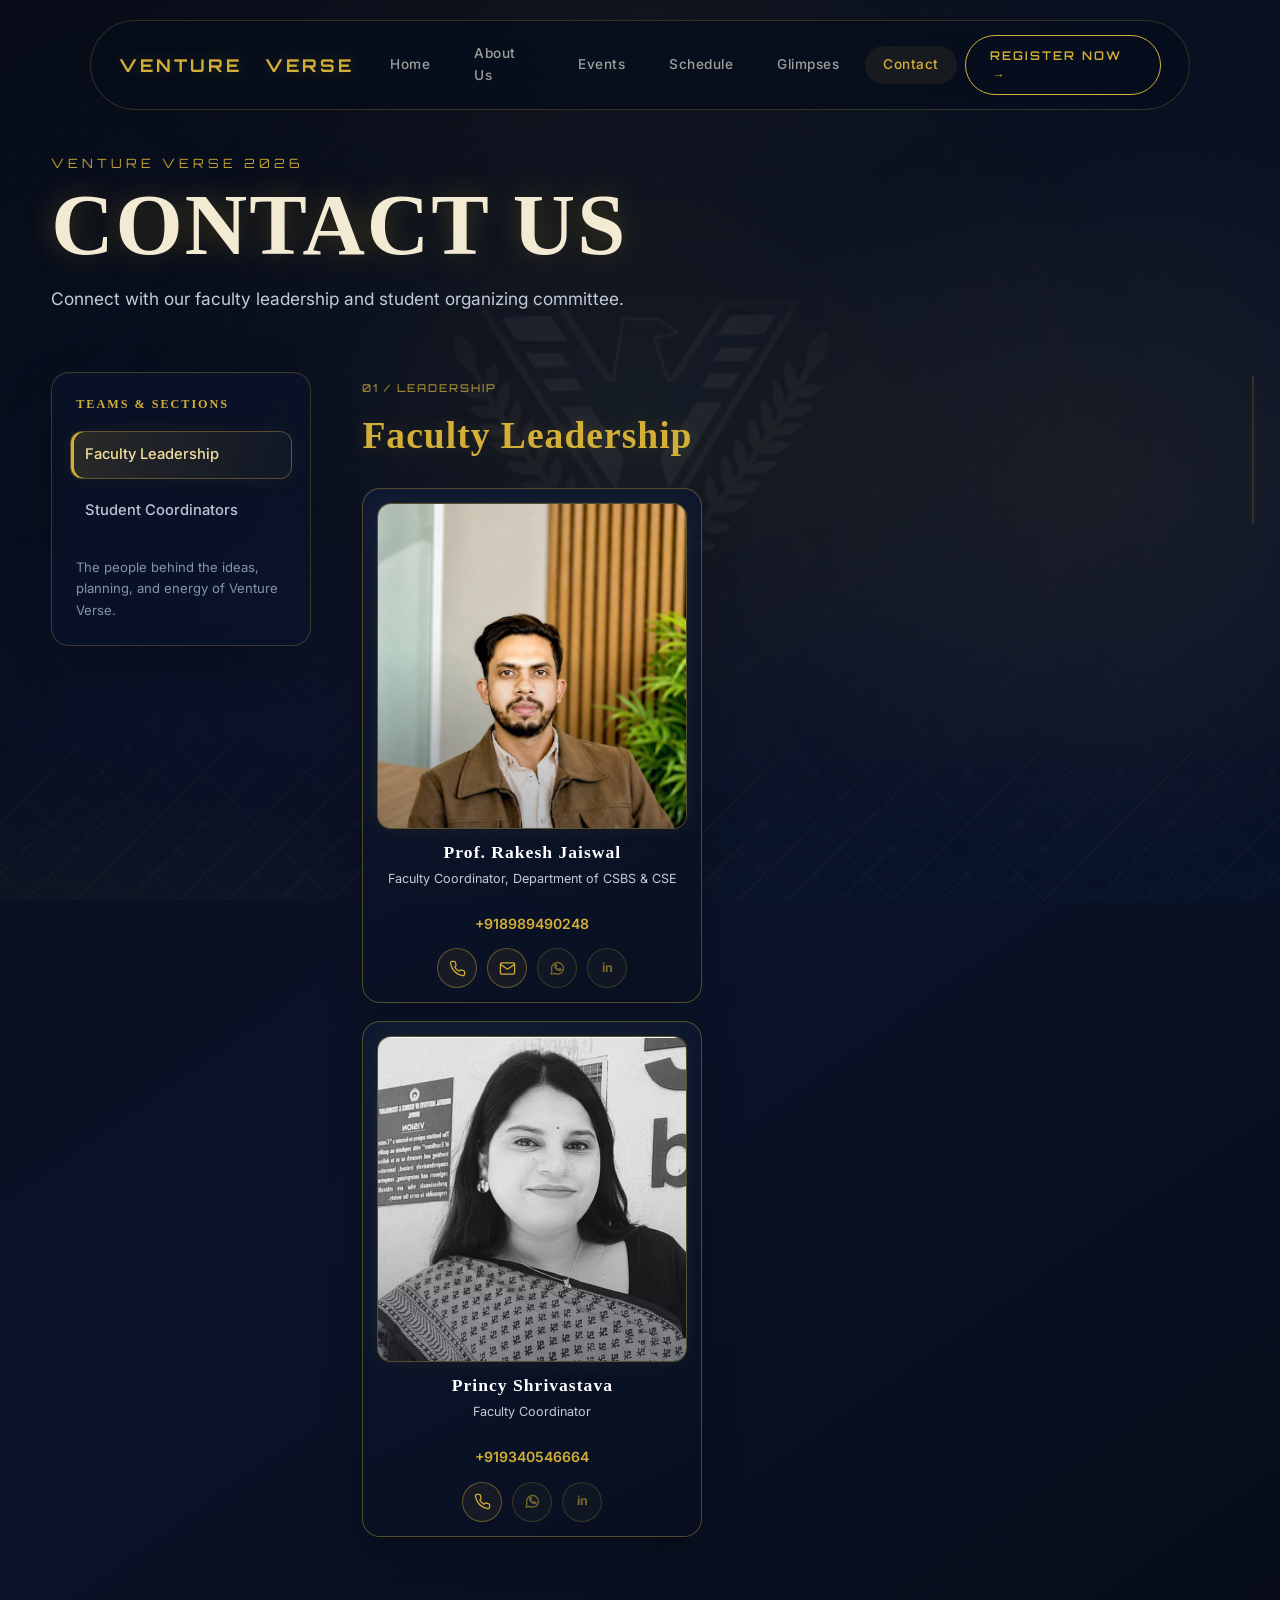
==== commit f6a7a1e2: "updated project" ====
--- a/contact.html
+++ b/contact.html
@@ -21,14 +21,14 @@
   </div>
 
   <nav class="navbar" id="navbar" aria-label="Main navigation">
-    <a href="index_1_1.html#home" class="nav-brand">VENTURE <span class="nav-brand-spark" aria-hidden="true">⚡</span> VERSE</a>
+    <a href="index.html" class="nav-brand">VENTURE <span class="nav-brand-spark" aria-hidden="true">⚡</span> VERSE</a>
     <div class="nav-links" id="navLinks">
       <button class="mobile-nav-close" id="mobileNavClose" type="button" aria-label="Close navigation">×</button>
-      <a href="index_1_1.html#home">Home</a>
-      <a href="index_1_1.html#about">About Us</a>
-      <a href="index_1_1.html#events">Events</a>
-      <a href="index_1_1.html#roadmap">Schedule</a>
-      <a href="index_1_1.html#glimpses">Glimpses</a>
+      <a href="index.html">Home</a>
+      <a href="index.html#about">About Us</a>
+      <a href="index.html#events">Events</a>
+      <a href="index.html#schedule">Schedule</a>
+      <a href="index.html#glimpses">Glimpses</a>
       <a href="contact.html" class="active" aria-current="page">Contact</a>
       <a href="https://forms.gle/gLbbJ6NcJmQjCRit7" class="nav-register" target="_blank" rel="noopener noreferrer">Register Now <span class="nav-register-arrow" aria-hidden="true">→</span></a>
     </div>
--- a/styles.css
+++ b/styles.css
@@ -755,6 +755,17 @@
   color: var(--gold);
   text-shadow: 0 0 18px rgba(212, 175, 55, 0.24);
   margin-bottom: 14px;
+}
+
+.about-institution-image {
+  display: block;
+  width: 100%;
+  height: auto;
+  aspect-ratio: 1600 / 639;
+  object-fit: contain;
+  margin: 0 0 24px;
+  border: 1px solid rgba(212, 175, 55, 0.28);
+  border-radius: 12px;
 }
 
 .about-card p {
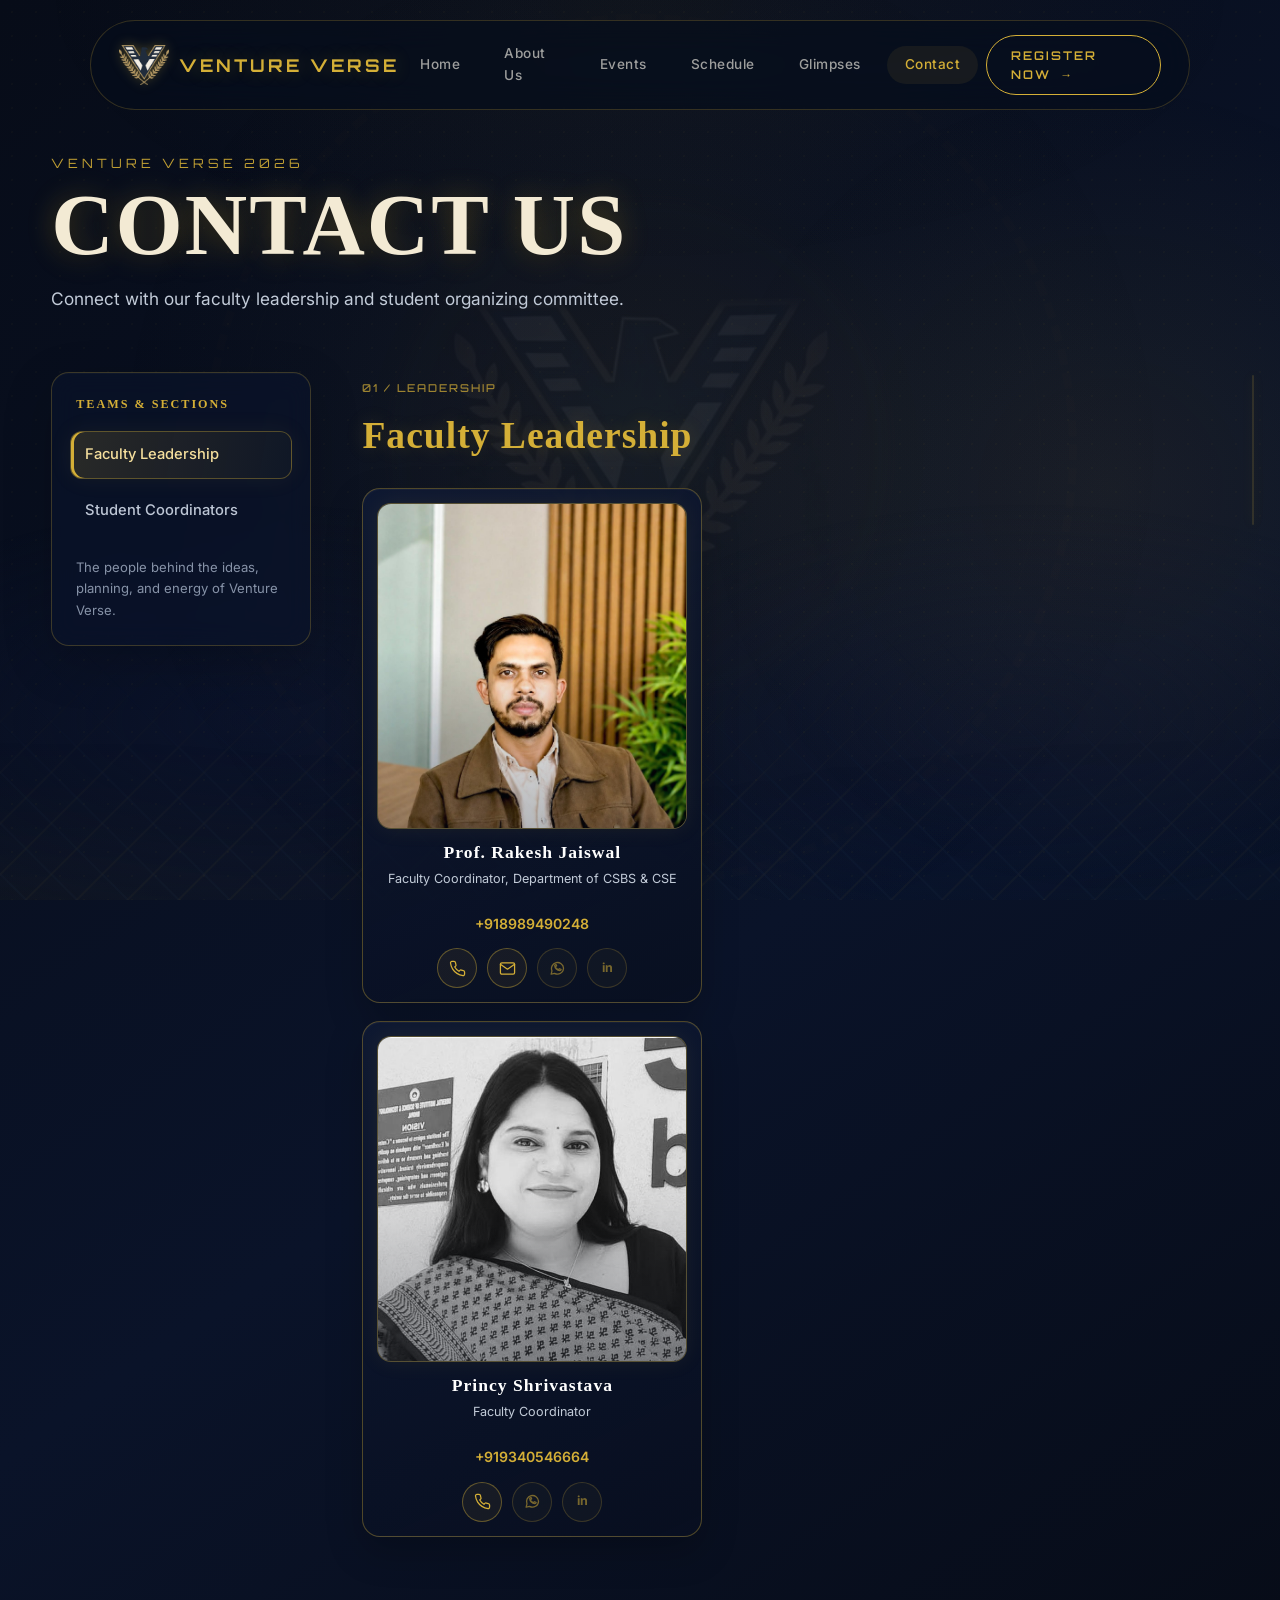
==== commit d54326d0: "updated project" ====
--- a/contact.html
+++ b/contact.html
@@ -21,7 +21,7 @@
   </div>
 
   <nav class="navbar" id="navbar" aria-label="Main navigation">
-    <a href="index.html" class="nav-brand">VENTURE <span class="nav-brand-spark" aria-hidden="true">⚡</span> VERSE</a>
+    <a href="index.html" class="nav-brand"><img src="assets/images/vv_emblem.png" alt="Venture Verse Logo" class="nav-brand-logo" /><span class="nav-brand-text">VENTURE <span class="nav-brand-spark" aria-hidden="true"></span>VERSE</span></a>
     <div class="nav-links" id="navLinks">
       <button class="mobile-nav-close" id="mobileNavClose" type="button" aria-label="Close navigation">×</button>
       <a href="index.html">Home</a>
--- a/styles.css
+++ b/styles.css
@@ -3401,3 +3401,48 @@
     max-width: calc(100vw - 24px);
   }
 }
+
+.event-roadmap-date {
+  position: absolute;
+  top: 100%;
+  left: 0;
+  font-size: 0.85rem;
+  color: rgba(212, 175, 55, 0.85);
+  -webkit-text-fill-color: rgba(212, 175, 55, 0.85);
+  letter-spacing: 0.08em;
+  text-transform: uppercase;
+  margin-top: 6px;
+  font-weight: 500;
+}
+
+.rm-word.r .event-roadmap-date {
+  left: auto;
+  right: 0;
+}
+
+.card-event-date {
+  font-size: 0.75rem;
+  font-weight: 600;
+  color: #d4af37;
+  letter-spacing: 0.05em;
+  text-transform: uppercase;
+  margin: 6px 0 10px;
+  opacity: 0.9;
+}
+
+@media (max-width: 768px) {
+  .event-roadmap-date {
+    font-size: 0.68rem !important;
+    line-height: 1.3 !important;
+    max-width: 140px;
+    word-wrap: break-word;
+    white-space: normal !important;
+    letter-spacing: 0.03em !important;
+  }
+
+  .roadmap-item,
+  .roadmap-step {
+    max-width: 45vw;
+    box-sizing: border-box;
+  }
+}
